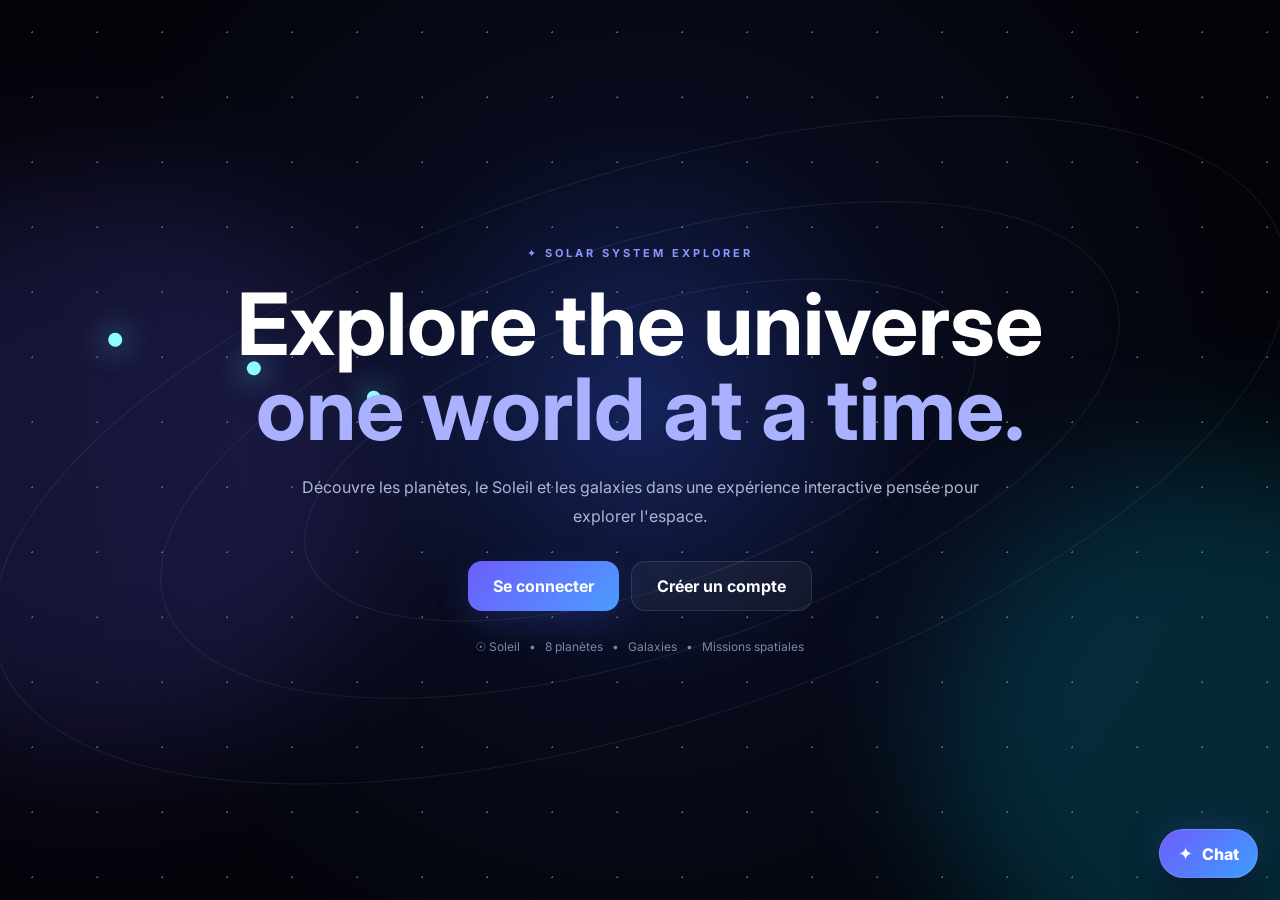
==== index.html @ faf2852d "Add files via upload" ====
<!DOCTYPE html>
<html lang="fr">
<head>
<meta charset="UTF-8"><meta name="viewport" content="width=device-width,initial-scale=1.0">
<title>Solar System Explorer</title>
<link rel="stylesheet" href="style45.css">
<script src="https://accounts.google.com/gsi/client" async defer></script>
</head>
<body>
<div id="home" class="screen home-screen">
  <div class="stars"></div><div class="nebula n1"></div><div class="nebula n2"></div>
  <div class="orbit o1"><i></i></div><div class="orbit o2"><i></i></div><div class="orbit o3"><i></i></div>
  <main class="hero">
    <div class="eyebrow">✦ SOLAR SYSTEM EXPLORER</div>
    <h1>Explore the universe<br><span>one world at a time.</span></h1>
    <p>Découvre les planètes, le Soleil et les galaxies dans une expérience interactive pensée pour explorer l'espace.</p>
    <div class="actions"><button class="primary" id="loginBtn">Se connecter</button><button class="secondary" id="registerBtn">Créer un compte</button></div>
    <div class="quick">☉ Soleil &nbsp; • &nbsp; 8 planètes &nbsp; • &nbsp; Galaxies &nbsp; • &nbsp; Missions spatiales</div>
  </main>
</div>

<div id="auth" class="screen auth-screen hidden">
  <button class="back" id="backHome">← Accueil</button>
  <div class="auth-card">
    <div class="auth-mark">✦</div>
    <h2 id="authTitle">Bienvenue dans l'espace</h2><p id="authSubtitle">Connecte-toi pour accéder à l'exploration interactive.</p>
    <div class="tabs"><button id="loginTab" class="active">Se connecter</button><button id="registerTab">Créer un compte</button></div>
    <div id="loginPanel">
      <label>Email</label><input id="loginEmail" type="email" placeholder="nom@gmail.com">
      <label>Mot de passe</label><input id="loginPassword" type="password" placeholder="••••••••">
      <button class="primary full" id="emailLogin">Se connecter</button>
      <div class="divider"><span>ou</span></div>
      <div id="googleLogin"></div>
    </div>
    <div id="registerPanel" class="hidden">
      <label>Nom</label><input id="registerName" type="text" placeholder="Ton nom">
      <label>Gmail</label><input id="registerEmail" type="email" placeholder="nom@gmail.com">
      <label>Mot de passe</label><input id="registerPassword" type="password" placeholder="••••••••">
      <button class="primary full" id="emailRegister">Créer mon compte</button>
      <div class="divider"><span>ou</span></div>
      <div id="googleRegister"></div>
    </div>
    <p id="authMsg" class="msg"></p>
  </div>
</div>

<div id="app" class="app hidden">
  <header class="topbar"><div class="brand">✦ SOLAR EXPLORER</div><nav><button data-section="welcome" class="nav-home active"><span>⌂</span> Accueil</button><button data-section="planets">Planètes</button><button data-section="sun">Soleil</button><button data-section="galaxies">Galaxies</button></nav><div class="account"><img id="avatar" src="" alt=""><span id="accountName">Explorateur</span><button id="logout">Déconnexion</button></div></header>
  <main>
    <section id="welcome" class="section welcome-section active">
      <div class="welcome-bg"></div>
      <div class="welcome-hero">
        <div class="welcome-copy">
          <span class="eyebrow">✦ ACCUEIL · EXPLORATION SPATIALE</span>
          <h1>Bienvenue dans<br><span>le Système solaire.</span></h1>
          <p>Explore les mondes qui nous entourent, découvre les grandes missions spatiales et plonge dans les images de l’exploration humaine et robotique.</p>
          <div class="welcome-actions">
            <button class="primary" data-go-section="planets">Explorer les planètes →</button>
            <button class="secondary" data-go-section="missions">Voir les missions</button>
          </div>
        </div>
        <div class="welcome-earth" aria-label="La Terre vue depuis l'espace">
          <img src="https://upload.wikimedia.org/wikipedia/commons/9/97/The_Earth_seen_from_Apollo_17.jpg" alt="La Terre vue depuis Apollo 17">
          <div class="welcome-orbit-ring"></div>
          <div class="welcome-orbit-dot"></div>
        </div>
      </div>

      <div class="welcome-stats">
        <div><b>8</b><span>planètes</span></div>
        <div><b>1</b><span>étoile · le Soleil</span></div>
        <div><b>300+</b><span>missions robotiques au-delà de l'orbite terrestre</span></div>
        <div><b>12</b><span>astronautes ont marché sur la Lune</span></div>
      </div>

      <div class="welcome-block">
        <div class="welcome-heading"><span class="detail-label">À DÉCOUVRIR</span><h2>Un voyage de la Terre aux mondes lointains</h2><p>Chaque carte ouvre une histoire : un monde, une mission, une découverte ou une image.</p></div>
        <div class="welcome-cards">
          <article class="welcome-card photo-card earth-card">
            <img src="https://upload.wikimedia.org/wikipedia/commons/9/97/The_Earth_seen_from_Apollo_17.jpg" alt="Terre vue par Apollo 17">
            <div><span>NOTRE MONDE</span><h3>La Terre</h3><p>Le seul monde où la vie est actuellement connue.</p><button data-go-section="planets">Découvrir →</button></div>
          </article>
          <article class="welcome-card photo-card mars-card">
            <img src="https://upload.wikimedia.org/wikipedia/commons/0/02/OSIRIS_Mars_true_color.jpg" alt="Mars en couleur naturelle">
            <div><span>PLANÈTE ROUGE</span><h3>Mars</h3><p>Des rovers parcourent sa surface pour comprendre son passé.</p><button data-open-planet="3">Explorer Mars →</button></div>
          </article>
          <article class="welcome-card photo-card moon-card">
            <img src="https://upload.wikimedia.org/wikipedia/commons/9/98/Aldrin_Apollo_11_original.jpg" alt="Buzz Aldrin sur la Lune pendant Apollo 11">
            <div><span>EXPLORATION HUMAINE</span><h3>Sur la Lune</h3><p>Apollo 11 a permis aux premiers humains de marcher sur un autre monde.</p><a href="https://www.nasa.gov/mission/apollo-11/" target="_blank" rel="noopener">Voir Apollo 11 →</a></div>
          </article>
        </div>
      </div>

      <div id="missions" class="welcome-block missions-block">
        <div class="welcome-heading"><span class="detail-label">MISSIONS & EXPLORATEURS</span><h2>Des machines qui voyagent à notre place</h2><p>NASA et ses partenaires utilisent des sondes, orbiteurs et rovers pour étudier des mondes que nous ne pouvons pas encore visiter nous-mêmes.</p></div>
        <div class="mission-home-grid">
          <article><div class="mission-icon">🤖</div><span>JPL · MARS</span><h3>Curiosity & Perseverance</h3><p>Deux rovers étudient la géologie martienne et recherchent des indices sur l'histoire ancienne de Mars.</p><a href="https://mars.nasa.gov/mars2020/" target="_blank" rel="noopener">Mission Mars 2020 →</a></article>
          <article><div class="mission-icon">🪐</div><span>JUPITER</span><h3>Juno</h3><p>La sonde Juno étudie Jupiter, son atmosphère, son champ magnétique et sa structure interne.</p><a href="https://science.nasa.gov/mission/juno/" target="_blank" rel="noopener">Découvrir Juno →</a></article>
          <article><div class="mission-icon">🚀</div><span>ESPACE PROFOND</span><h3>Voyager</h3><p>Les sondes Voyager ont survolé les planètes géantes et poursuivent leur voyage vers l'espace interstellaire.</p><a href="https://science.nasa.gov/mission/voyager/" target="_blank" rel="noopener">Voir Voyager →</a></article>
          <article><div class="mission-icon">🌊</div><span>EUROPA</span><h3>Europa Clipper</h3><p>Cette mission étudie Europe, la lune glacée de Jupiter, et son environnement à la recherche d'indices sur son océan.</p><a href="https://science.nasa.gov/mission/europa-clipper/" target="_blank" rel="noopener">Découvrir la mission →</a></article>
        </div>
      </div>

      <div class="welcome-source"><span>Sources & images</span><a href="https://science.nasa.gov/solar-system/" target="_blank" rel="noopener">NASA · Solar System Exploration →</a><a href="https://www.jpl.nasa.gov/images/" target="_blank" rel="noopener">NASA JPL · Image Gallery →</a></div>
    </section>

    <section id="planets" class="section planets-experience">
      <div class="planet-space-bg"></div>
      <div class="planet-experience-brand">SOLAR EXPLORER <span>IN ONLY CSS</span></div>
      <div class="planet-list" id="planetList"></div>
      <div class="planet-stage" id="planetStage"></div>
      <div class="planet-copy" id="planetCopy">
        <span class="planet-copy-kicker" id="planetType">PLANÈTE</span>
        <button id="planetTitle" class="planet-title-button" type="button" aria-label="Ouvrir le dossier de Mercure">Mercure</button>
        <p id="planetDescription"></p>
        <button id="planetReadMore" class="planet-read-more">READ MORE</button>
      </div>
      <div class="planet-hint">Clique sur le nom d'une planète pour la faire avancer.</div>
    </section>
    <section id="sun" class="section"><div class="sun-layout"><div class="sun-visual"><div class="sun-core"></div></div><div><span class="eyebrow">L'ÉTOILE AU CENTRE</span><h2>Le Soleil</h2><p>Le Soleil est une étoile de type naine jaune qui contient l'immense majorité de la masse du Système solaire. Sa lumière met environ 8 min 20 s pour atteindre la Terre.</p><div class="facts"><div><b>1,39 million km</b><span>diamètre</span></div><div><b>≈ 5 500 °C</b><span>surface</span></div><div><b>≈ 150 millions km</b><span>Terre → Soleil</span></div></div></div></div></section>
    <section id="galaxies" class="section"><span class="eyebrow">AU-DELÀ DU SYSTÈME SOLAIRE</span><h2>Les galaxies</h2><p>Une galaxie rassemble des étoiles, du gaz, de la poussière et de la matière noire. Voici quelques galaxies célèbres.</p><div class="galaxy-grid"><article><div class="galaxy-art spiral"></div><h3>Voie lactée</h3><p>Notre galaxie, une grande galaxie spirale qui contient notre Système solaire.</p></article><article><div class="galaxy-art andromeda"></div><h3>Andromède</h3><p>Grande galaxie spirale voisine de la Voie lactée, à environ 2,5 millions d'années-lumière.</p></article><article><div class="galaxy-art whirlpool"></div><h3>Galaxie du Tourbillon</h3><p>Une galaxie spirale spectaculaire située à environ 23 millions d'années-lumière.</p></article></div></section>
  </main>

  <section id="planetDetail" class="planet-detail hidden" aria-hidden="true">
    <div class="detail-backdrop"></div>
    <header class="detail-header">
      <button id="detailBack" class="detail-back" type="button">← Retour aux planètes</button>
      <div class="detail-brand">SOLAR EXPLORER <span>DOSSIER PLANÉTAIRE</span></div>
    </header>
    <div class="detail-scroll">
      <div class="detail-hero">
        <div id="detailVisual" class="detail-planet-visual"><div class="planet-surface"></div></div>
        <div class="detail-hero-copy">
          <span id="detailKicker" class="planet-copy-kicker">PLANÈTE</span>
          <h1 id="detailTitle">Mercure</h1>
          <p id="detailLead"></p>
        </div>
      </div>

      <div class="detail-content">
        <section class="detail-section intro-section">
          <div><span class="detail-label">EN BREF</span><h2>Tout savoir sur <span id="detailNameInline">Mercure</span></h2></div>
          <p id="detailOverview"></p>
        </section>

        <section class="detail-grid">
          <article class="detail-panel"><span class="detail-label">CARACTÉRISTIQUES</span><div id="detailFacts" class="detail-facts"></div></article>
          <article class="detail-panel"><span class="detail-label">SURFACE & ATMOSPHÈRE</span><h3 id="detailSurfaceTitle"></h3><p id="detailSurface"></p></article>
        </section>

        <section class="detail-section exploration-section">
          <span class="detail-label">EXPLORATION</span>
          <h2>Les grandes étapes de l'exploration</h2>
          <div id="detailTimeline" class="mission-timeline"></div>
        </section>

        <section class="detail-grid">
          <article class="detail-panel"><span class="detail-label">MISSIONS CLÉS</span><div id="detailMissions" class="mission-list"></div></article>
          <article class="detail-panel"><span class="detail-label">EAU, VIE & HABITABILITÉ</span><p id="detailLife"></p><div class="science-note">⚠️ Une possibilité scientifique ou un indice d'habitabilité ne signifie pas que la vie y a été découverte.</div></article>
        </section>

        <section class="detail-section facts-section">
          <span class="detail-label">À RETENIR</span>
          <h2>Ce qui rend <span id="detailNameBottom">Mercure</span> unique</h2>
          <ul id="detailHighlights" class="highlight-list"></ul>
        </section>

        <footer class="detail-footer">
          <span>Sources scientifiques principales</span>
          <a id="detailSource" href="#" target="_blank" rel="noopener">NASA Science →</a>
        </footer>
      </div>
    </div>
  </section>
</div>

<script>
const planets=[
{name:'Mercure',type:'PLANÈTE ROCHEUSE',class:'mercury',sun:'57,9 M km',earth:'≈ 91,7 M km',desc:"Mercure est la plus petite planète et la plus proche du Soleil. Sa surface est couverte de cratères et ses températures varient énormément entre le jour et la nuit.",overview:"Mercure est un monde rocheux extrême. Elle possède une surface très ancienne, fortement cratérisée, une exosphère très ténue et un champ magnétique global faible. Sa proximité avec le Soleil rend son exploration particulièrement difficile.",surfaceTitle:"Un monde de cratères",surface:"La surface est dominée par des cratères, des plaines et de grandes falaises. Mercure n’a pas une atmosphère dense comme la Terre : elle possède une exosphère extrêmement ténue composée notamment d’atomes issus de la surface et du vent solaire.",facts:[['Diamètre','4 879 km'],['Année','88 jours terrestres'],['Rotation','58,6 jours'],['Distance au Soleil','57,9 M km'],['Température','≈ −180 à 430 °C'],['Lunes','0']],life:"Aucune vie n’a été découverte sur Mercure. Son environnement est considéré comme extrêmement hostile à la vie telle que nous la connaissons.",missions:[['1974–1975','Mariner 10','Premier engin spatial à visiter Mercure; il a réalisé plusieurs survols et cartographié une partie de sa surface.'],['2011–2015','MESSENGER','Premier orbiteur de Mercure; il a étudié sa géologie, son champ magnétique et sa composition.'],['Depuis 2018','BepiColombo','Mission conjointe ESA–JAXA conçue pour étudier Mercure avec deux orbiteurs scientifiques.']],timeline:[['1973','Lancement de Mariner 10','Première mission dédiée à Mercure.'],['1974','Premier survol','Mariner 10 transmet les premières images rapprochées de Mercure.'],['2011','Entrée en orbite','MESSENGER devient le premier engin à orbiter Mercure.'],['2015','Fin de MESSENGER','La mission s’achève après une cartographie et une étude détaillées de la planète.'],['2018','BepiColombo','Une nouvelle mission internationale part vers Mercure.']],highlights:['Mercure fait le tour du Soleil en seulement 88 jours.','Elle possède un champ magnétique malgré sa petite taille.','MESSENGER a révélé des dépôts brillants dans des cratères polaires en permanence dans l’ombre.'],source:'https://science.nasa.gov/mercury/exploration/'},
{name:'Vénus',type:'PLANÈTE ROCHEUSE',class:'venus',sun:'108,2 M km',earth:'≈ 41,4 M km',desc:"Vénus possède une atmosphère très épaisse riche en CO₂. C’est la planète la plus chaude du Système solaire à sa surface.",overview:"Vénus est proche de la Terre par sa taille, mais son environnement est radicalement différent. Une atmosphère très épaisse riche en dioxyde de carbone provoque un puissant effet de serre, avec des températures de surface capables de faire fondre le plomb.",surfaceTitle:"Un paysage caché sous les nuages",surface:"Des nuages d’acide sulfurique enveloppent la planète. Les données radar ont révélé de vastes plaines volcaniques, des montagnes et de nombreux indices d’une activité volcanique passée ou récente.",facts:[['Diamètre','12 104 km'],['Année','224,7 jours terrestres'],['Rotation','243 jours terrestres'],['Distance au Soleil','108,2 M km'],['Température','≈ 465 °C'],['Lunes','0']],life:"Aucune vie n’a été confirmée sur Vénus. Des études examinent certaines hypothèses concernant ses nuages, mais aucune preuve de vie n’est établie.",missions:[['1962','Mariner 2','Premier survol réussi d’une autre planète et premières mesures directes de Vénus.'],['1970','Venera 7','Première sonde à transmettre des données depuis la surface d’une autre planète.'],['1990–1994','Magellan','Cartographie radar détaillée de la surface de Vénus.']],timeline:[['1962','Mariner 2','Premier succès d’une mission interplanétaire vers une autre planète.'],['1970','Venera 7','Premières données transmises depuis la surface de Vénus.'],['1990','Magellan','La cartographie radar révèle une grande partie du relief caché sous les nuages.']],highlights:['Vénus tourne sur elle-même dans le sens opposé à celui de la plupart des planètes.','Son atmosphère exerce une pression de surface environ 90 fois supérieure à celle de la Terre.','Elle est la planète la plus chaude du Système solaire à sa surface.'],source:'https://science.nasa.gov/venus/exploration/'},
{name:'Terre',type:'PLANÈTE ROCHEUSE',class:'earth',sun:'149,6 M km',earth:'0 km',desc:"La Terre est notre planète, avec de l’eau liquide en surface, une atmosphère protectrice et une grande diversité d’écosystèmes.",overview:"La Terre est le seul monde connu où la vie est confirmée. Son exploration spatiale a transformé notre compréhension de l’atmosphère, des océans, des continents, du climat et des interactions entre les grands systèmes de la planète.",surfaceTitle:"Un monde d’eau et de vie",surface:"La surface de la Terre est composée de continents et d’océans. Son atmosphère, dominée par l’azote et l’oxygène, et son champ magnétique contribuent à protéger la surface d’une partie du rayonnement et du vent solaire.",facts:[['Diamètre','12 742 km'],['Année','365,25 jours'],['Rotation','23 h 56 min'],['Distance au Soleil','149,6 M km'],['Température moyenne','≈ 15 °C'],['Lune','1']],life:"La vie est confirmée sur Terre sous une immense diversité de formes. C’est actuellement le seul endroit connu de l’Univers où la vie est directement observée.",missions:[['1957','Spoutnik 1','Le premier satellite artificiel marque le début de l’ère spatiale et de l’observation systématique de la Terre depuis l’espace.'],['1968','Apollo 8','Les premiers humains à quitter l’orbite terrestre voient la Terre depuis l’orbite lunaire; la mission produit la célèbre image Earthrise.'],['Depuis les années 1970','Satellites d’observation','Des générations de satellites suivent les nuages, les océans, les terres, la glace et l’évolution du climat.']],timeline:[['1957','Début de l’ère spatiale','Spoutnik 1 ouvre la voie à l’observation de la Terre depuis l’espace.'],['1968','Apollo 8','Des humains voient la Terre depuis l’orbite lunaire et photographient Earthrise.'],['1970+','Observation de la Terre','Les satellites permettent de mesurer continuellement de nombreux paramètres terrestres.']],highlights:['La Terre possède de grandes quantités d’eau liquide en surface.','Elle est le seul monde connu avec une biosphère confirmée.','Les satellites permettent d’observer la planète comme un système connecté.'],source:'https://science.nasa.gov/earth/'},
{name:'Mars',type:'PLANÈTE ROCHEUSE',class:'mars',sun:'227,9 M km',earth:'≈ 225 M km',desc:"Mars est une planète froide et désertique avec des volcans géants, des canyons et des traces d’eau ancienne.",overview:"Mars conserve les traces d’un passé où l’eau liquide était beaucoup plus présente. Elle est aujourd’hui froide, sèche et dotée d’une atmosphère très mince. Les robots l’explorent depuis des décennies pour comprendre son histoire et rechercher des indices d’ancienne habitabilité.",surfaceTitle:"Le monde rouge",surface:"La surface présente des volcans géants, de profondes vallées, des dunes, des calottes polaires et des terrains façonnés par l’eau ancienne. Olympus Mons est le plus grand volcan connu du Système solaire.",facts:[['Diamètre','6 779 km'],['Année','687 jours terrestres'],['Rotation','24 h 37 min'],['Distance au Soleil','227,9 M km'],['Température moyenne','≈ −63 °C'],['Lunes','2']],life:"Aucune vie martienne n’est confirmée. Les missions recherchent surtout des signes d’ancienne habitabilité et des biosignatures potentielles. Les découvertes de molécules organiques ou de structures intéressantes ne constituent pas, à elles seules, une preuve de vie.",missions:[['1965','Mariner 4','Premier survol réussi de Mars et premières images rapprochées d’une autre planète.'],['1976','Viking 1 & 2','Premiers atterrissages américains réussis; expériences sur le sol et recherche de signes de vie.'],['1997','Pathfinder / Sojourner','Le premier rover à se déplacer sur Mars démontre une nouvelle façon d’explorer la surface.'],['2021','Perseverance','Le rover explore Jezero, étudie les roches et collecte des échantillons destinés à une future étude sur Terre.']],timeline:[['1965','Mariner 4','Premier survol de Mars et premières images rapprochées.'],['1976','Viking','Premiers atterrissages américains réussis et premières expériences biologiques sur place.'],['1997','Sojourner','Début de l’ère des rovers mobiles sur Mars.'],['2021','Perseverance','Atterrissage dans le cratère Jezero et début d’une mission de recherche d’anciennes biosignatures.']],highlights:['Mars possède des indices géologiques d’une présence ancienne d’eau liquide.','Viking a lancé une recherche directe de signes de vie sur place.','Perseverance explore un ancien delta dans le cratère Jezero et collecte des échantillons.'],source:'https://science.nasa.gov/mars/exploration/'},
{name:'Jupiter',type:'GÉANTE GAZEUSE',class:'jupiter',sun:'778,5 M km',earth:'≈ 629 M km',desc:"Jupiter est la plus grande planète. Elle possède une atmosphère turbulente et la célèbre Grande Tache rouge.",overview:"Jupiter est une géante gazeuse composée principalement d’hydrogène et d’hélium. Son atmosphère présente des bandes nuageuses, des tempêtes et la Grande Tache rouge. Ses lunes constituent aussi des mondes majeurs à explorer.",surfaceTitle:"Pas de sol solide accessible",surface:"Jupiter n’a pas de surface solide où un engin puisse se poser comme sur Mars. En descendant dans son atmosphère, la pression et la température augmentent fortement. La planète est entourée d’un système de lunes et d’anneaux ténus.",facts:[['Diamètre','≈ 139 820 km'],['Année','≈ 11,86 ans'],['Rotation','≈ 9 h 56 min'],['Distance au Soleil','778,5 M km'],['Grande Tache rouge','Tempête géante'],['Lunes','Nombre variable selon les découvertes']],life:"Aucune vie n’a été découverte sur Jupiter. Plusieurs de ses lunes, notamment Europe, sont étudiées parce qu’elles pourraient posséder des environnements souterrains intéressants pour l’astrobiologie.",missions:[['1973–1974','Pioneer 10 & 11','Premiers survols rapprochés de Jupiter par des sondes.'],['1979','Voyager 1 & 2','Images détaillées de Jupiter et de ses lunes, dont de nombreuses découvertes.'],['1995–2003','Galileo','Premier orbiteur de Jupiter; il déploie aussi une sonde atmosphérique.'],['Depuis 2016','Juno','Étudie la structure interne, le champ magnétique, les pôles et l’atmosphère de Jupiter.']],timeline:[['1610','Galilée','Les premières observations télescopiques détaillées révèlent les quatre grandes lunes galiléennes.'],['1973','Pioneer 10','Premier survol rapproché de Jupiter par une sonde.'],['1995','Galileo','Premier orbiteur de Jupiter.'],['2016','Juno','Entrée en orbite et début d’une étude détaillée de l’intérieur et de l’atmosphère.']],highlights:['Jupiter est la plus grande planète du Système solaire.','Sa rotation est si rapide qu’un jour y dure moins de 10 heures.','La lune Europe est une cible majeure de recherche sur les environnements potentiellement habitables.'],source:'https://science.nasa.gov/jupiter/exploration/'},
{name:'Saturne',type:'GÉANTE GAZEUSE',class:'saturn',sun:'1,43 Md km',earth:'≈ 1,28 Md km',desc:"Saturne est célèbre pour son vaste système d’anneaux composé principalement de glace et de roche.",overview:"Saturne est une géante gazeuse entourée d’un système d’anneaux spectaculaire et de nombreuses lunes. La mission Cassini-Huygens a transformé notre compréhension de cette planète et de ses mondes satellites.",surfaceTitle:"Une géante entourée d’anneaux",surface:"Comme Jupiter, Saturne n’a pas de surface solide accessible. Ses anneaux sont constitués de milliards de fragments de glace et de roche. Les vents et les structures nuageuses de l’atmosphère sont étudiés depuis l’espace.",facts:[['Diamètre','≈ 116 460 km'],['Année','≈ 29,45 ans'],['Rotation','≈ 10,7 h'],['Distance au Soleil','1,43 Md km'],['Anneaux','Système complexe'],['Lunes','Nombre variable selon les découvertes']],life:"Aucune vie n’a été découverte sur Saturne. En revanche, ses lunes Titan et Encelade sont particulièrement importantes pour l’étude de la chimie prébiotique et des environnements susceptibles de soutenir des conditions habitables.",missions:[['1979','Pioneer 11','Premier passage rapproché de Saturne.'],['1980–1981','Voyager 1 & 2','Nouvelles observations des anneaux, de l’atmosphère et des lunes.'],['2004–2017','Cassini-Huygens','Première mission en orbite autour de Saturne; exploration intensive de son système.'],['2005','Huygens sur Titan','Premier atterrissage dans le système externe sur Titan et première descente sur une lune du système de Saturne.']],timeline:[['1979','Pioneer 11','Premier gros survol rapproché de Saturne.'],['1980–1981','Voyager','Les deux Voyager révèlent de nombreuses structures et lunes.'],['2004','Cassini','Arrivée en orbite et début de 13 années d’exploration.'],['2005','Huygens','Atterrissage sur Titan et étude de son atmosphère et de sa surface.'],['2017','Fin de Cassini','La sonde plonge volontairement dans Saturne après sa mission.']],highlights:['Les anneaux de Saturne sont composés principalement de glace et de roche.','Encelade possède un océan global sous sa croûte glacée et montre une activité hydrothermale probable.','Titan possède des lacs et mers de méthane liquide à sa surface.'],source:'https://science.nasa.gov/saturn/exploration/'},
{name:'Uranus',type:'GÉANTE DE GLACE',class:'uranus',sun:'2,87 Md km',earth:'≈ 2,72 Md km',desc:"Uranus est une géante glacée bleu-vert qui tourne presque sur le côté, avec une inclinaison spectaculaire.",overview:"Uranus est une géante de glace très froide, entourée d’anneaux et de lunes. Sa rotation presque couchée lui donne des saisons extrêmes. Une seule sonde l’a visitée de près jusqu’à présent.",surfaceTitle:"Un monde incliné",surface:"Uranus est principalement composée d’hydrogène et d’hélium dans ses couches externes, avec un intérieur riche en eau, méthane et ammoniac sous des formes très différentes de celles rencontrées sur Terre. Le méthane atmosphérique contribue à sa couleur bleu-vert.",facts:[['Diamètre','≈ 50 724 km'],['Année','≈ 84 ans'],['Rotation','≈ 17 h 14 min'],['Distance au Soleil','2,87 Md km'],['Inclinaison','≈ 98°'],['Anneaux','13 connus']],life:"Aucune vie n’a été découverte sur Uranus. Son environnement est extrêmement froid et ne présente pas de surface solide accessible.",missions:[['1986','Voyager 2','Premier et unique survol rapproché d’Uranus; découverte de nouveaux anneaux, lunes et mesures de son champ magnétique.']],timeline:[['1781','Découverte moderne','William Herschel identifie Uranus comme une planète.'],['1986','Voyager 2','Premier survol rapproché et, à ce jour, seule visite d’un engin spatial près d’Uranus.']],highlights:['Uranus tourne avec une inclinaison d’environ 98 degrés.','Voyager 2 a découvert de nouvelles lunes et de nouveaux anneaux.','Les scientifiques dépendent encore largement des télescopes pour étudier Uranus.'],source:'https://science.nasa.gov/uranus/exploration/'},
{name:'Neptune',type:'GÉANTE DE GLACE',class:'neptune',sun:'4,50 Md km',earth:'≈ 4,35 Md km',desc:"Neptune est la planète la plus éloignée du Soleil. Elle est connue pour ses vents extrêmement rapides et sa couleur bleue.",overview:"Neptune est une géante de glace lointaine et dynamique. Ses vents peuvent être extrêmement rapides et son atmosphère présente des tempêtes et des structures nuageuses complexes.",surfaceTitle:"Une planète balayée par les vents",surface:"Neptune ne possède pas de surface solide accessible. Son atmosphère est dominée par l’hydrogène, l’hélium et le méthane. Plus on descend, plus la pression et la température augmentent rapidement.",facts:[['Diamètre','≈ 49 244 km'],['Année','≈ 164,8 ans'],['Rotation','≈ 16 h'],['Distance au Soleil','4,50 Md km'],['Vents','Jusqu’à ~2 000 km/h'],['Lunes','14 connues']],life:"Aucune vie n’a été découverte sur Neptune. La planète elle-même est un environnement extrême; son intérêt en astrobiologie concerne surtout la compréhension des géantes de glace et de leurs systèmes de lunes.",missions:[['1989','Voyager 2','Premier et unique engin à avoir étudié Neptune de près; il a observé des tempêtes, des anneaux et des lunes.'],['Depuis 1990','Hubble','Les observations à distance suivent les tempêtes et les changements atmosphériques.'],['Depuis 2021','Webb','Le télescope spatial James Webb fournit de nouvelles observations infrarouges des anneaux et de l’atmosphère.']],timeline:[['1846','Découverte','Neptune est découverte après une prédiction fondée sur des perturbations orbitales d’Uranus.'],['1989','Voyager 2','Premier survol rapproché de Neptune et unique visite d’un engin spatial à ce jour.'],['1990+','Télescopes spatiaux','Hubble et d’autres observatoires suivent l’évolution de son atmosphère.']],highlights:['Neptune est la planète la plus éloignée du Soleil parmi les huit planètes.','Voyager 2 reste la seule mission à avoir observé Neptune de près.','Sa lune Triton possède une activité géologique remarquable et une atmosphère ténue.'],source:'https://science.nasa.gov/neptune/exploration/'}
];

let activePlanet=0;
const planetList=document.getElementById('planetList');
const planetStage=document.getElementById('planetStage');
const planetTitle=document.getElementById('planetTitle');
const planetDescription=document.getElementById('planetDescription');
const planetType=document.getElementById('planetType');
const planetReadMore=document.getElementById('planetReadMore');
const planetTitleButton=document.getElementById('planetTitle');
const planetDetail=document.getElementById('planetDetail');
const detailBack=document.getElementById('detailBack');
const detailVisual=document.getElementById('detailVisual');
const detailKicker=document.getElementById('detailKicker');
const detailTitle=document.getElementById('detailTitle');
const detailLead=document.getElementById('detailLead');
const detailNameInline=document.getElementById('detailNameInline');
const detailOverview=document.getElementById('detailOverview');
const detailFacts=document.getElementById('detailFacts');
const detailSurfaceTitle=document.getElementById('detailSurfaceTitle');
const detailSurface=document.getElementById('detailSurface');
const detailTimeline=document.getElementById('detailTimeline');
const detailMissions=document.getElementById('detailMissions');
const detailLife=document.getElementById('detailLife');
const detailNameBottom=document.getElementById('detailNameBottom');
const detailHighlights=document.getElementById('detailHighlights');
const detailSource=document.getElementById('detailSource');

planetList.innerHTML=planets.map((p,i)=>`<button class="planet-nav-item ${i===0?'active':''}" data-index="${i}"><span class="mini-planet ${p.class}"></span><span><b>${p.name.toUpperCase()}</b><small>${p.sun.replace(' M km',' AU')}</small></span></button>`).join('');
planetStage.innerHTML=planets.map((p,i)=>`<div class="space-planet ${p.class}" data-planet="${i}" aria-hidden="true"><div class="planet-surface"></div></div>`).join('');

function relativePosition(i){
  let d=i-activePlanet;
  if(d>planets.length/2)d-=planets.length;
  if(d<-planets.length/2)d+=planets.length;
  return d;
}
function renderPlanetExperience(first=false){
  const p=planets[activePlanet];
  document.querySelectorAll('.space-planet').forEach((el,i)=>{
    const d=relativePosition(i);
    el.className=`space-planet ${planets[i].class} ${d===0?'is-active':d===-1?'is-prev':d===1?'is-next':'is-hidden'}`;
    el.style.zIndex=String(20-Math.min(Math.abs(d),10));
  });
  document.querySelectorAll('.planet-nav-item').forEach((el,i)=>el.classList.toggle('active',i===activePlanet));
  if(!first){
    planetCopy.classList.remove('planet-copy-change');
    void planetCopy.offsetWidth;
    planetCopy.classList.add('planet-copy-change');
  }
  planetType.textContent=p.type;
  planetTitle.textContent=p.name;
  planetDescription.textContent=p.desc;
  planetTitleButton.setAttribute('aria-label',`Ouvrir le dossier de ${p.name}`);
}

function openPlanetDetail(index=activePlanet){
  const p=planets[index];
  activePlanet=index;
  renderPlanetExperience();
  detailVisual.className=`detail-planet-visual ${p.class}`;
  detailKicker.textContent=p.type;
  detailTitle.textContent=p.name;
  detailLead.textContent=p.desc;
  detailNameInline.textContent=p.name;
  detailNameBottom.textContent=p.name;
  detailOverview.textContent=p.overview;
  detailSurfaceTitle.textContent=p.surfaceTitle;
  detailSurface.textContent=p.surface;
  detailLife.textContent=p.life;
  detailFacts.innerHTML=p.facts.map(([label,value])=>`<div><b>${value}</b><span>${label}</span></div>`).join('');
  detailTimeline.innerHTML=p.timeline.map(([year,title,text])=>`<article class="timeline-item"><span class="timeline-year">${year}</span><div><h3>${title}</h3><p>${text}</p></div></article>`).join('');
  detailMissions.innerHTML=p.missions.map(([year,title,text])=>`<article class="mission-item"><span>${year}</span><div><h3>${title}</h3><p>${text}</p></div></article>`).join('');
  detailHighlights.innerHTML=p.highlights.map(x=>`<li>${x}</li>`).join('');
  detailSource.href=p.source;
  planetDetail.classList.remove('hidden');
  planetDetail.setAttribute('aria-hidden','false');
  document.body.classList.add('detail-open');
  detailTitle.focus?.();
  detailScrollTop();
}
function closePlanetDetail(){
  planetDetail.classList.add('hidden');
  planetDetail.setAttribute('aria-hidden','true');
  document.body.classList.remove('detail-open');
}
function detailScrollTop(){
  const scroller=planetDetail.querySelector('.detail-scroll');
  if(scroller)scroller.scrollTop=0;
}
planetTitleButton.addEventListener('click',()=>openPlanetDetail(activePlanet));
planetReadMore.addEventListener('click',()=>openPlanetDetail(activePlanet));
detailBack.addEventListener('click',closePlanetDetail);
document.addEventListener('keydown',e=>{if(e.key==='Escape'&&!planetDetail.classList.contains('hidden'))closePlanetDetail()});

planetList.addEventListener('click' ,e=>{
  const item=e.target.closest('.planet-nav-item');
  if(!item)return;
  const next=Number(item.dataset.index);
  if(next===activePlanet)return;
  activePlanet=next;
  renderPlanetExperience();
});
renderPlanetExperience(true);

function showAuth(register=false){home.classList.add('hidden');app.classList.add('hidden');auth.classList.remove('hidden');setTab(register)}
function setTab(reg){loginPanel.classList.toggle('hidden',reg);registerPanel.classList.toggle('hidden',!reg);loginTab.classList.toggle('active',!reg);registerTab.classList.toggle('active',reg);authMsg.textContent=''}
loginBtn.onclick=()=>showAuth(false);registerBtn.onclick=()=>showAuth(true);backHome.onclick=()=>{auth.classList.add('hidden');home.classList.remove('hidden')};loginTab.onclick=()=>setTab(false);registerTab.onclick=()=>setTab(true);
goLoginContainerInit();
function goLoginContainerInit(){const wait=setInterval(()=>{if(window.google&&google.accounts&&google.accounts.id){clearInterval(wait);initGoogle()}},100)}
function initGoogle(){const clientId='587824895256-1lv526jhsqeage74c7rspku7ogr6sl2k.apps.googleusercontent.com';google.accounts.id.initialize({client_id:clientId,callback:handleGoogleCredential,auto_select:false});google.accounts.id.renderButton(document.getElementById('googleLogin'),{theme:'outline',size:'large',width:320,text:'continue_with'});google.accounts.id.renderButton(document.getElementById('googleRegister'),{theme:'outline',size:'large',width:320,text:'continue_with'})}
function handleGoogleCredential(response){try{const payload=JSON.parse(atob(response.credential.split('.')[1].replace(/-/g,'+').replace(/_/g,'/')));enterApp(payload.name||'Google Account',payload.picture||'',payload.email||'')}catch(e){authMsg.textContent='La connexion Google n’a pas pu être finalisée.'}}
function enterApp(name,photo,email){localStorage.setItem('solarUser',JSON.stringify({name,photo,email}));accountName.textContent=name;avatar.src=photo||'';auth.classList.add('hidden');home.classList.add('hidden');app.classList.remove('hidden')}
emailRegister.onclick=()=>{const n=registerName.value.trim(),e=registerEmail.value.trim(),p=registerPassword.value;if(!n||!e||p.length<6){authMsg.textContent='Entre un nom, un Gmail valide et un mot de passe de 6 caractères minimum.';return}localStorage.setItem('solarLocalUser',JSON.stringify({name:n,email:e,password:p}));enterApp(n,'',e)};
emailLogin.onclick=()=>{const u=JSON.parse(localStorage.getItem('solarLocalUser')||'null');if(!u||u.email!==loginEmail.value.trim()||u.password!==loginPassword.value){authMsg.textContent='Email ou mot de passe incorrect.';return}enterApp(u.name,'',u.email)};
logout.onclick=()=>{localStorage.removeItem('solarUser');app.classList.add('hidden');home.classList.remove('hidden')};
function showSection(id){document.querySelectorAll('.section').forEach(s=>s.classList.remove('active'));const target=document.getElementById(id);if(target){target.classList.add('active');target.scrollTop=0;}document.querySelectorAll('nav button').forEach(b=>b.classList.toggle('active',b.dataset.section===id));}
document.querySelectorAll('nav button').forEach(b=>b.onclick=()=>showSection(b.dataset.section));
document.querySelectorAll('[data-go-section]').forEach(b=>b.addEventListener('click',()=>showSection(b.dataset.goSection)));
document.querySelectorAll('[data-open-planet]').forEach(b=>b.addEventListener('click',()=>{activePlanet=Number(b.dataset.openPlanet);showSection('planets');renderPlanetExperience();}));
const saved=JSON.parse(localStorage.getItem('solarUser')||'null');if(saved)enterApp(saved.name,saved.photo,saved.email);
</script>
<!-- SOLAR AI CHAT -->
<button id="solarChatFab" class="solar-chat-fab" type="button" aria-label="Ouvrir Solar AI">
  <span class="solar-chat-icon">✦</span><span>Chat</span>
</button>

<section id="solarChat" class="solar-chat hidden" aria-hidden="true">
  <div class="solar-chat-card">
    <header class="solar-chat-head">
      <div class="solar-ai-avatar">✦</div>
      <div>
        <strong>Solar AI</strong>
        <small>Assistant du Système solaire</small>
      </div>
      <button id="solarChatClose" class="solar-chat-close" type="button" aria-label="Fermer">×</button>
    </header>

    <div id="solarChatMessages" class="solar-chat-messages">
      <div class="solar-message ai">
        <div class="solar-bubble">Bonjour ! 👋 Je suis <b>Solar AI</b>. Pose-moi une question sur les planètes, le Soleil, les lunes, les galaxies ou l’exploration spatiale.</div>
      </div>
      <div class="solar-chat-suggestions">
        <button type="button">Quelle est la plus grande planète ?</button>
        <button type="button">Parle-moi de Mars</button>
        <button type="button">Pourquoi la Terre est habitable ?</button>
      </div>
    </div>

    <div class="solar-chat-status" id="solarChatStatus"></div>
    <form id="solarChatForm" class="solar-chat-form">
      <button id="solarMic" class="solar-tool-btn" type="button" title="Parler" aria-label="Parler">🎙️</button>
      <input id="solarChatInput" type="text" autocomplete="off" placeholder="Écris ta question à Solar AI…" aria-label="Message à Solar AI">
      <button class="solar-send" type="submit" aria-label="Envoyer">➤</button>
    </form>
    <div class="solar-chat-note">Réponses basées sur les données intégrées à cette application. 🎙️ fonctionne avec la reconnaissance vocale de votre navigateur.</div>
  </div>
</section>

<script>
(function(){
 const fab=document.getElementById('solarChatFab'), chat=document.getElementById('solarChat'), close=document.getElementById('solarChatClose'), form=document.getElementById('solarChatForm'), input=document.getElementById('solarChatInput'), msgs=document.getElementById('solarChatMessages'), status=document.getElementById('solarChatStatus'), mic=document.getElementById('solarMic');
 if(!fab||!chat||!form) return;
 const data={
 soleil:'Le Soleil est une étoile au centre du Système solaire. Il contient environ 99,8 % de la masse du Système solaire.',
 mercure:'Mercure est la planète la plus proche du Soleil et la plus petite du Système solaire. Une année y dure environ 88 jours terrestres.',
 venus:'Vénus est la deuxième planète. Elle possède une atmosphère très épaisse et est la planète la plus chaude du Système solaire.',
 terre:'La Terre est la troisième planète. Elle possède de l’eau liquide en surface et est actuellement la seule planète connue à abriter la vie.',
 mars:'Mars est la quatrième planète, souvent appelée la planète rouge. Elle possède deux petites lunes : Phobos et Déimos.',
 jupiter:'Jupiter est la plus grande planète du Système solaire. C’est une géante gazeuse et elle possède la célèbre Grande Tache rouge.',
 saturne:'Saturne est une géante gazeuse célèbre pour ses magnifiques anneaux composés principalement de glace et de roches.',
 uranus:'Uranus est une géante glacée. Son axe est fortement incliné, ce qui lui donne une rotation très particulière.',
 neptune:'Neptune est la planète la plus éloignée du Soleil. C’est une géante glacée avec des vents extrêmement rapides.',
 lune:'La Lune est le satellite naturel de la Terre. Elle influence notamment les marées terrestres.',
 galaxie:'Une galaxie est un immense ensemble d’étoiles, de gaz, de poussière et de matière noire. La Voie lactée est notre galaxie.',
 systeme:'Le Système solaire comprend le Soleil, huit planètes, leurs satellites naturels, des planètes naines, des astéroïdes et des comètes.'
 };
 function answer(q){let t=q.toLowerCase().normalize('NFD').replace(/[\u0300-\u036f]/g,''); for(const k in data){if(t.includes(k)) return data[k];} if(t.includes('plus grande')) return data.jupiter; if(t.includes('plus petite')) return data.mercure; if(t.includes('habitable')||t.includes('vie')) return 'La Terre est actuellement la seule planète connue à abriter la vie. Elle possède de l’eau liquide, une atmosphère adaptée et des conditions favorables à la vie telle que nous la connaissons.'; if(t.includes('combien')&&t.includes('planete')) return 'Il y a huit planètes dans le Système solaire : Mercure, Vénus, Terre, Mars, Jupiter, Saturne, Uranus et Neptune.'; return 'Je peux te renseigner sur le Soleil, les huit planètes, la Lune, les galaxies, les lunes, les astéroïdes, les comètes et l’exploration spatiale. Essaie par exemple : « Parle-moi de Mars ». ';}
 function add(text,who){const row=document.createElement('div');row.className='solar-message '+who; const b=document.createElement('div');b.className='solar-bubble';b.textContent=text; row.appendChild(b); msgs.appendChild(row); msgs.scrollTop=msgs.scrollHeight;}
 function open(){chat.classList.remove('hidden'); chat.setAttribute('aria-hidden','false'); setTimeout(()=>input.focus(),50);}
 function shut(){chat.classList.add('hidden'); chat.setAttribute('aria-hidden','true');}
 fab.addEventListener('click',open); close.addEventListener('click',shut);
 form.addEventListener('submit',e=>{e.preventDefault(); const q=input.value.trim(); if(!q)return; add(q,'user'); input.value=''; status.textContent='Solar AI réfléchit…'; setTimeout(()=>{add(answer(q),'ai');status.textContent='';},350);});
 msgs.querySelectorAll('.solar-chat-suggestions button').forEach(b=>b.addEventListener('click',()=>{input.value=b.textContent;form.requestSubmit();}));
 if('SpeechRecognition' in window || 'webkitSpeechRecognition' in window){const R=window.SpeechRecognition||window.webkitSpeechRecognition; const r=new R();r.lang='fr-FR';r.interimResults=false;r.onstart=()=>status.textContent='Je vous écoute…';r.onresult=e=>{input.value=e.results[0][0].transcript;status.textContent='';};r.onerror=()=>status.textContent='Micro non disponible.';r.onend=()=>{if(status.textContent==='Je vous écoute…')status.textContent='';};mic.addEventListener('click',()=>r.start());} else {mic.addEventListener('click',()=>{status.textContent='La reconnaissance vocale n’est pas prise en charge par ce navigateur.';});}
})();
</script>
</body></html>
---- style45.css ----
@import url('https://fonts.googleapis.com/css2?family=Inter:wght@400;500;600;700;800&display=swap');
*{box-sizing:border-box}html,body{margin:0;min-height:100%;font-family:Inter,system-ui,sans-serif;background:#050712;color:#fff}button,input{font:inherit}button{cursor:pointer;border:0}body{overflow-x:hidden}.hidden{display:none!important}.screen{min-height:100vh;position:relative;overflow:hidden}.home-screen{display:grid;place-items:center;background:radial-gradient(circle at 50% 45%,#15235a 0,#080b1c 35%,#03040a 75%)}.stars{position:absolute;inset:0;background-image:radial-gradient(#fff 1px,transparent 1px);background-size:65px 65px;opacity:.35}.nebula{position:absolute;width:45vw;height:45vw;border-radius:50%;filter:blur(70px);opacity:.18}.n1{background:#6d5dfc;left:-15vw;top:20vh}.n2{background:#0bd3ff;right:-18vw;bottom:-15vh}.orbit{position:absolute;border:1px solid #ffffff14;border-radius:50%;transform:rotate(-18deg)}.o1{width:700px;height:280px}.o2{width:1000px;height:410px}.o3{width:1350px;height:550px}.orbit i{position:absolute;width:14px;height:14px;background:#8efcff;border-radius:50%;box-shadow:0 0 30px #50eaff;left:15%;top:0}.hero{position:relative;z-index:2;text-align:center;width:min(850px,92%)}.eyebrow{letter-spacing:3px;font-size:11px;color:#8b96ff;font-weight:700}.hero h1{font-size:clamp(44px,7vw,86px);line-height:.98;margin:22px 0}.hero h1 span{color:#aab2ff}.hero p{max-width:680px;margin:0 auto 30px;color:#aeb5d2;line-height:1.8}.actions{display:flex;justify-content:center;gap:12px;flex-wrap:wrap}.primary,.secondary{padding:14px 25px;border-radius:14px;font-weight:700}.primary{background:linear-gradient(135deg,#6d5dfc,#4c9cff);color:#fff;box-shadow:0 12px 35px #4e65ff30}.secondary{background:#ffffff0c;border:1px solid #ffffff1c;color:#fff}.quick{margin-top:28px;color:#7e86a9;font-size:12px}.auth-screen{display:grid;place-items:center;background:radial-gradient(circle at 50% 10%,#17255d,#050712 55%)}.back{position:absolute;left:28px;top:25px;background:#ffffff0d;color:#fff;border:1px solid #ffffff18;padding:11px 16px;border-radius:12px}.auth-card{width:min(450px,92%);padding:34px;border:1px solid #ffffff16;background:#0b1020dd;backdrop-filter:blur(22px);border-radius:24px;box-shadow:0 25px 80px #0008}.auth-mark{width:48px;height:48px;border-radius:16px;display:grid;place-items:center;background:linear-gradient(135deg,#705cff,#3ca7ff);font-size:22px}.auth-card h2{margin:22px 0 7px}.auth-card p{color:#8e96b7;font-size:13px;line-height:1.6}.tabs{display:grid;grid-template-columns:1fr 1fr;background:#ffffff08;border-radius:12px;padding:4px;margin:25px 0}.tabs button{padding:11px;background:transparent;color:#7f87a8;border-radius:9px}.tabs button.active{background:#202a4b;color:#fff}.auth-card label{display:block;font-size:12px;color:#9da5c5;margin:14px 0 7px}.auth-card input{width:100%;padding:13px 14px;background:#050814;border:1px solid #ffffff14;color:#fff;border-radius:11px;outline:none}.auth-card input:focus{border-color:#6675ff}.full{width:100%;margin-top:18px}.divider{display:flex;align-items:center;gap:10px;color:#68708d;font-size:11px;margin:20px 0}.divider:before,.divider:after{content:'';height:1px;background:#ffffff12;flex:1}#googleLogin,#googleRegister{display:flex;justify-content:center}.msg{min-height:18px;text-align:center;color:#ff9eae!important;margin-top:15px}.app{min-height:100vh;background:radial-gradient(circle at 50% 0,#111a3d,#050712 42%)}.topbar{height:74px;display:flex;align-items:center;gap:30px;padding:0 4vw;border-bottom:1px solid #ffffff0e;background:#050712cc;backdrop-filter:blur(18px);position:sticky;top:0;z-index:20}.brand{font-weight:800;letter-spacing:2px}.topbar nav{display:flex;gap:5px;flex:1}.topbar nav button{background:transparent;color:#8991b0;padding:10px 14px;border-radius:10px}.topbar nav button:hover{background:#ffffff0b;color:#fff}.account{display:flex;align-items:center;gap:10px;font-size:12px}.account img{width:30px;height:30px;border-radius:50%;background:#18213e}.account button{background:#ffffff0a;color:#aeb5cf;padding:9px 12px;border-radius:9px}.section{display:none;padding:65px 5vw;max-width:1450px;margin:auto}.section.active{display:block}.section-head{margin-bottom:32px}.section h2{font-size:clamp(30px,4vw,52px);margin:10px 0}.section p{color:#929ab7;line-height:1.75;max-width:720px}.planet-grid{display:grid;grid-template-columns:repeat(auto-fit,minmax(270px,1fr));gap:18px}.planet-card{min-height:270px;position:relative;overflow:hidden;border:1px solid #ffffff10;background:linear-gradient(145deg,#10162a,#090d19);border-radius:22px;padding:24px;display:flex;align-items:flex-end;transition:.25s}.planet-card:hover{transform:translateY(-5px);border-color:#6574ff55}.planet{position:absolute;width:170px;height:170px;border-radius:50%;right:-30px;top:-25px;box-shadow:inset -25px -18px 35px #0008,0 0 45px #ffffff18}.mercury{background:radial-gradient(circle at 30% 30%,#aaa,#555 55%,#222)}.venus{background:radial-gradient(circle at 35% 30%,#f5c67c,#b9692b 55%,#5d2c19)}.earth{background:radial-gradient(circle at 35% 30%,#62c8ff 0 22%,#1f77c5 24% 48%,#297b45 50% 61%,#123e77 63%)}.mars{background:radial-gradient(circle at 35% 30%,#ff9b6c,#b43d2c 55%,#541c1a)}.jupiter{background:repeating-linear-gradient(0deg,#cda77a 0 16px,#e9d0a0 17px 31px,#9c684f 32px 43px)}.saturn{background:radial-gradient(circle at 35% 30%,#f1d7a2,#ad8457 60%,#6a4b34)}.saturn:after{content:'';position:absolute;width:245px;height:58px;border:11px solid #d8c29b88;border-radius:50%;left:-40px;top:54px;transform:rotate(-15deg)}.uranus{background:radial-gradient(circle at 35% 30%,#a7f1f2,#4babbc 65%,#245765)}.neptune{background:radial-gradient(circle at 35% 30%,#5e9cff,#2052a7 60%,#132657)}.card-text{position:relative;z-index:2}.card-text span{font-size:10px;color:#7f8aff;letter-spacing:1px}.card-text h3{font-size:27px;margin:6px 0 8px}.card-text small{display:block;color:#78819e;margin:3px 0;font-size:11px}.card-text button{margin-top:14px;background:#ffffff0a;color:#fff;padding:9px 13px;border-radius:9px}.sun-layout{display:grid;grid-template-columns:minmax(300px,1fr) minmax(300px,1fr);gap:60px;align-items:center;min-height:70vh}.sun-visual{display:grid;place-items:center}.sun-core{width:min(38vw,400px);height:min(38vw,400px);border-radius:50%;background:radial-gradient(circle at 35% 35%,#fff7ad,#ffb300 35%,#ff6b00 70%,#ff3d00);box-shadow:0 0 60px #ff9f1c,0 0 160px #ff6b0055}.facts,.modal-facts{display:flex;gap:12px;flex-wrap:wrap;margin-top:28px}.facts div,.modal-facts div{padding:15px 18px;background:#ffffff08;border:1px solid #ffffff0d;border-radius:13px}.facts b,.facts span,.modal-facts b,.modal-facts span{display:block}.facts span,.modal-facts span{font-size:10px;color:#777f9b;margin-top:4px}.galaxy-grid{display:grid;grid-template-columns:repeat(3,1fr);gap:20px;margin-top:35px}.galaxy-grid article{padding:18px;background:#ffffff06;border:1px solid #ffffff0c;border-radius:20px}.galaxy-art{height:230px;border-radius:15px;margin-bottom:18px;position:relative;overflow:hidden}.spiral{background:radial-gradient(circle,#fff8 0 2%,transparent 3%),repeating-conic-gradient(from 20deg,#695cff22 0 8deg,#fff0 9deg 25deg),radial-gradient(ellipse,#4f64ff,#111936 60%,#04050c)}.andromeda{background:radial-gradient(ellipse,#fff8d5,#9b7dff 8%,#292050 28%,#070912 65%)}.whirlpool{background:radial-gradient(circle at 60% 45%,#fff,#78aaff 2%,#4732b8 9%,transparent 30%),radial-gradient(ellipse,#21184c,#070912 60%)}.modal{position:fixed;inset:0;background:#02030acc;backdrop-filter:blur(12px);z-index:100;display:grid;place-items:center;padding:20px}.modal-card{width:min(680px,95%);max-height:90vh;overflow:auto;background:#0c1223;border:1px solid #ffffff18;border-radius:25px;padding:30px;position:relative}.close{position:absolute;right:18px;top:15px;background:#ffffff0c;color:#fff;border-radius:50%;width:36px;height:36px;font-size:22px}.modal-visual{width:160px;height:160px;border-radius:50%;margin:5px 0 25px;box-shadow:inset -25px -18px 35px #0008,0 0 60px #ffffff14}.life-box{margin-top:22px;padding:18px;background:#7b6cff0c;border:1px solid #7b6cff25;border-radius:15px}.life-box b,.life-box span{display:block}.life-box span{color:#929ab7;font-size:13px;line-height:1.6;margin-top:6px}@media(max-width:800px){.topbar{gap:10px;padding:0 15px}.topbar nav{display:none}.account{margin-left:auto}.account span{display:none}.section{padding:40px 18px}.sun-layout,.galaxy-grid{grid-template-columns:1fr}.sun-core{width:260px;height:260px}.hero h1{font-size:45px}.planet-grid{grid-template-columns:1fr}.auth-card{padding:25px}}
/* Preserved + enhanced planet interaction effects */
.planet-card{isolation:isolate;will-change:transform,box-shadow;animation:planetCardIn .65s both;}
.planet-card:nth-child(2){animation-delay:.06s}.planet-card:nth-child(3){animation-delay:.12s}.planet-card:nth-child(4){animation-delay:.18s}.planet-card:nth-child(5){animation-delay:.24s}.planet-card:nth-child(6){animation-delay:.30s}.planet-card:nth-child(7){animation-delay:.36s}.planet-card:nth-child(8){animation-delay:.42s}
.planet-card:before{content:'';position:absolute;inset:-1px;background:linear-gradient(120deg,transparent 20%,#ffffff18 45%,transparent 70%);transform:translateX(-130%);transition:transform .8s ease;pointer-events:none;z-index:1}
.planet-card:hover:before{transform:translateX(130%)}
.planet-card:hover{transform:translateY(-8px) scale(1.012);box-shadow:0 22px 55px #0008,0 0 35px #6574ff18}
.planet-card:hover .planet{animation:planetFloat 2.4s ease-in-out infinite;filter:saturate(1.12) brightness(1.08)}
.planet{transition:transform .45s ease,filter .45s ease;animation:planetFloat 5s ease-in-out infinite}
.planet-card:active{transform:translateY(-3px) scale(.995)}
.planet-card button{transition:.2s;background:#ffffff0a;border:1px solid transparent}.planet-card:hover button{background:#6d5dfc1c;border-color:#6d5dfc55;transform:translateX(3px)}
.modal{animation:modalFade .22s ease both}.modal-card{animation:modalRise .3s cubic-bezier(.2,.8,.2,1) both}.modal-visual{animation:modalPlanetIn .5s cubic-bezier(.2,.8,.2,1) both}
@keyframes planetCardIn{from{opacity:0;transform:translateY(18px) scale(.98)}to{opacity:1;transform:translateY(0) scale(1)}}
@keyframes planetFloat{0%,100%{transform:translateY(0) rotate(0deg)}50%{transform:translateY(-7px) rotate(1.5deg)}}
@keyframes modalFade{from{opacity:0}to{opacity:1}}
@keyframes modalRise{from{opacity:0;transform:translateY(24px) scale(.96)}to{opacity:1;transform:translateY(0) scale(1)}}
@keyframes modalPlanetIn{from{opacity:0;transform:scale(.55) rotate(-18deg)}to{opacity:1;transform:scale(1) rotate(0)}}
@media(prefers-reduced-motion:reduce){.planet-card,.planet,.modal,.modal-card,.modal-visual{animation:none!important;transition:none!important}.planet-card:hover{transform:none}}

/* ===== CINEMATIC PLANET SELECTOR — inspired by the supplied reference ===== */
.planets-experience{
  position:relative;min-height:calc(100vh - 74px);height:calc(100vh - 74px);max-width:none;margin:0;padding:0;overflow:hidden;
  background:#03050b;
}
.planets-experience .planet-space-bg{position:absolute;inset:0;background:
  radial-gradient(circle at 56% 62%,#fff2 0 1px,transparent 2px),
  radial-gradient(circle at 72% 22%,#fff2 0 1px,transparent 2px),
  radial-gradient(circle at 35% 18%,#fff2 0 1px,transparent 2px),
  radial-gradient(circle at 84% 67%,#fff1 0 1px,transparent 2px),
  radial-gradient(circle at 12% 55%,#fff2 0 1px,transparent 2px),
  radial-gradient(ellipse at 52% 72%,#d9c7a52e 0 9%,transparent 32%),
  radial-gradient(circle at 50% 50%,#10182a 0,#060914 45%,#020308 100%);
  background-size:320px 240px,390px 300px,280px 210px,430px 280px,350px 260px,100% 100%,100% 100%;
}
.planets-experience .planet-space-bg:after{content:"";position:absolute;inset:0;background-image:radial-gradient(#fff9 0 1px,transparent 1.5px);background-size:120px 120px;opacity:.16;animation:starDrift 18s linear infinite}
.planet-experience-brand{position:absolute;top:22px;left:50%;transform:translateX(-50%);z-index:40;text-align:center;font-size:13px;font-weight:900;letter-spacing:4px;color:#f5f5f7;text-shadow:0 0 18px #fff4}
.planet-experience-brand span{display:block;font-size:9px;letter-spacing:2px;color:#f3a57d;margin-top:2px}
.planet-list{position:absolute;z-index:50;left:5vw;top:50%;transform:translateY(-50%);display:flex;flex-direction:column;gap:5px;width:185px}
.planet-nav-item{display:flex;align-items:center;gap:12px;text-align:left;background:transparent;border:0;color:#8b91a3;padding:6px 5px;border-radius:12px;cursor:pointer;transition:transform .55s ease,color .45s ease,opacity .45s ease,filter .45s ease}
.planet-nav-item:hover{color:#fff;transform:translateX(7px)}
.planet-nav-item.active{color:#fff;transform:translateX(10px);filter:brightness(1.15)}
.planet-nav-item b{display:block;font-size:11px;letter-spacing:1.5px;line-height:1.2}.planet-nav-item small{display:block;font-size:8px;color:#737b91;margin-top:2px;letter-spacing:.5px}.planet-nav-item.active small{color:#f0b48f}
.mini-planet{width:22px;height:22px;min-width:22px;border-radius:50%;display:block;position:relative;box-shadow:inset -5px -4px 7px #0009,0 0 9px #fff3}
.mini-planet.saturn:after{content:"";position:absolute;width:32px;height:8px;border:2px solid #d9c49c88;border-radius:50%;left:-5px;top:7px;transform:rotate(-15deg)}
.planet-stage{position:absolute;inset:0;z-index:10;perspective:1100px;transform-style:preserve-3d;pointer-events:none}
.space-planet{position:absolute;left:50%;top:50%;width:min(43vw,570px);height:min(43vw,570px);border-radius:50%;transform-style:preserve-3d;will-change:transform,opacity,filter;box-shadow:inset -55px -38px 85px #000b,0 0 90px #fff1;transition:transform 1.05s cubic-bezier(.2,.82,.18,1),opacity .8s ease,filter .8s ease;overflow:visible}
.space-planet:before{content:"";position:absolute;inset:0;border-radius:50%;background:radial-gradient(circle at 28% 23%,#fff7 0 1.5%,transparent 9%),radial-gradient(circle at 72% 68%,#0005 0 17%,transparent 45%);mix-blend-mode:screen;pointer-events:none}
.space-planet .planet-surface{position:absolute;inset:0;border-radius:50%;overflow:hidden}
.space-planet .planet-surface:after{content:"";position:absolute;inset:-5%;border-radius:50%;box-shadow:inset 35px 20px 55px #fff1,inset -80px -50px 100px #0009;pointer-events:none}
.space-planet.mercury,.space-planet.venus,.space-planet.earth,.space-planet.mars,.space-planet.jupiter,.space-planet.saturn,.space-planet.uranus,.space-planet.neptune{background:none;box-shadow:inset -55px -38px 85px #000b,0 0 100px #fff1}
.space-planet.mercury .planet-surface{background:radial-gradient(circle at 30% 28%,#d8d8d0,#8d8d87 34%,#4c4c49 67%,#252522)}
.space-planet.mercury .planet-surface:before{content:"";position:absolute;inset:0;background:radial-gradient(circle at 42% 42%,#252522 0 2%,transparent 2.7%),radial-gradient(circle at 66% 34%,#333 0 3%,transparent 3.8%),radial-gradient(circle at 25% 68%,#444 0 4%,transparent 5%),radial-gradient(circle at 72% 72%,#20201e 0 2%,transparent 3%),radial-gradient(circle at 55% 58%,#555 0 5%,transparent 6%);opacity:.9}
.space-planet.venus .planet-surface{background:radial-gradient(circle at 32% 25%,#ffe4a0,#d69a4e 40%,#8e4d25 72%,#452214)}
.space-planet.venus .planet-surface:before{content:"";position:absolute;inset:-10%;background:repeating-linear-gradient(165deg,transparent 0 16px,#fff4 17px 24px,transparent 25px 37px);filter:blur(5px);opacity:.55}
.space-planet.earth .planet-surface{background:radial-gradient(circle at 34% 27%,#7ddcff 0 17%,#2e83cf 20% 51%,#123b75 75%)}
.space-planet.earth .planet-surface:before{content:"";position:absolute;inset:0;background:radial-gradient(ellipse at 34% 36%,#70a85b 0 8%,transparent 9%),radial-gradient(ellipse at 58% 45%,#4f9c5c 0 10%,transparent 11%),radial-gradient(ellipse at 68% 66%,#8fb85e 0 7%,transparent 8%),radial-gradient(ellipse at 28% 73%,#3f7f4e 0 8%,transparent 9%);transform:rotate(-10deg)}
.space-planet.mars .planet-surface{background:radial-gradient(circle at 31% 24%,#ffbd8a,#c55a3b 43%,#76271f 73%,#38130f)}
.space-planet.mars .planet-surface:before{content:"";position:absolute;inset:0;background:radial-gradient(circle at 42% 43%,#6e261d 0 3%,transparent 4%),radial-gradient(circle at 64% 60%,#8c3829 0 6%,transparent 7%),radial-gradient(circle at 25% 66%,#5e211a 0 5%,transparent 6%);opacity:.8}
.space-planet.jupiter .planet-surface{background:repeating-linear-gradient(0deg,#8d604d 0 13px,#d4ae7c 14px 28px,#f0d4a3 29px 42px,#9e6d54 43px 53px)}
.space-planet.jupiter .planet-surface:before{content:"";position:absolute;width:30%;height:16%;right:17%;top:53%;background:#9b5d4c;border-radius:50%;box-shadow:0 0 16px #4a1e19aa;transform:rotate(-8deg)}
.space-planet.saturn .planet-surface{background:radial-gradient(circle at 30% 25%,#f8e5af,#c39b67 50%,#745437 80%)}
.space-planet.saturn:before{content:"";position:absolute;z-index:-1;width:145%;height:32%;left:-22%;top:35%;border:30px solid #d9c69d88;border-radius:50%;transform:rotate(-14deg);box-shadow:0 0 0 9px #8e785b44,0 0 35px #e6d5ac44}
.space-planet.uranus .planet-surface{background:radial-gradient(circle at 30% 25%,#bdfbfa,#65c7cf 55%,#286a76 84%)}
.space-planet.neptune .planet-surface{background:radial-gradient(circle at 30% 25%,#79b9ff,#2865c0 48%,#142c70 82%)}
.space-planet.neptune .planet-surface:before{content:"";position:absolute;inset:15% 0;background:repeating-linear-gradient(175deg,transparent 0 28px,#a8d1ff28 29px 34px,transparent 35px 55px);filter:blur(4px)}
.space-planet.is-active{transform:translate(-50%,-3%) translateZ(180px) scale(1.05);opacity:1;filter:brightness(1.08) saturate(1.12)}
.space-planet.is-prev{transform:translate(calc(-50% - 31vw),-36%) translateZ(-260px) scale(.27) rotate(-5deg);opacity:.28;filter:brightness(.72) saturate(.7)}
.space-planet.is-next{transform:translate(calc(-50% + 31vw),-36%) translateZ(-260px) scale(.27) rotate(5deg);opacity:.42;filter:brightness(.78) saturate(.75)}
.space-planet.is-hidden{transform:translate(-50%,-10%) translateZ(-700px) scale(.08);opacity:0;filter:blur(8px)}
.planet-copy{position:absolute;z-index:30;left:50%;bottom:4.2vh;transform:translateX(-50%);width:min(720px,62vw);text-align:center;text-shadow:0 2px 18px #000;pointer-events:none}
.planet-copy-kicker{font-size:9px;letter-spacing:4px;font-weight:800;color:#ddd;opacity:.9}.planet-copy h2{margin:6px 0 10px;font-size:clamp(36px,4.2vw,64px);letter-spacing:9px;text-transform:uppercase;font-weight:500}.planet-copy p{margin:0 auto;color:#e3e3e4;font-size:11px;line-height:1.8;letter-spacing:1.6px;max-width:650px;text-transform:uppercase}.planet-read-more{pointer-events:auto;margin-top:12px;background:transparent;color:#f1b08e;border:0;border-bottom:1px solid #f1b08e;padding:0 0 5px;font-size:10px;font-weight:800;letter-spacing:2px;cursor:pointer}.planet-hint{position:absolute;z-index:35;right:4vw;bottom:28px;color:#5d6477;font-size:9px;letter-spacing:1px;text-transform:uppercase}
.planet-copy-change{animation:planetTextIn .6s cubic-bezier(.2,.8,.2,1) both}
@keyframes planetTextIn{from{opacity:.1;transform:translate(-50%,18px);filter:blur(7px)}to{opacity:1;transform:translate(-50%,0);filter:blur(0)}}
@keyframes starDrift{from{transform:translate3d(0,0,0)}to{transform:translate3d(-70px,40px,0)}}

@media(max-width:900px){
  .planet-list{left:12px;width:145px;gap:2px}.planet-nav-item{gap:8px;padding:5px 3px}.planet-nav-item b{font-size:9px}.planet-nav-item small{font-size:7px}.mini-planet{width:17px;height:17px;min-width:17px}.space-planet{width:58vw;height:58vw}.space-planet.is-active{transform:translate(-50%,0) translateZ(120px) scale(.92)}.space-planet.is-prev{transform:translate(calc(-50% - 34vw),-40%) translateZ(-180px) scale(.2)}.space-planet.is-next{transform:translate(calc(-50% + 34vw),-40%) translateZ(-180px) scale(.2)}.planet-copy{bottom:4vh;width:72vw}.planet-copy p{font-size:9px;line-height:1.65}.planet-copy h2{font-size:34px;letter-spacing:6px}.planet-hint{display:none}
}
@media(max-width:600px){
  .planets-experience{height:calc(100vh - 64px);min-height:650px}.planet-experience-brand{top:14px;font-size:10px;letter-spacing:3px}.planet-list{top:45%;left:8px}.planet-copy{bottom:3vh;width:86vw}.space-planet{width:68vw;height:68vw}.space-planet.is-active{transform:translate(-50%,2%) translateZ(100px) scale(.9)}.space-planet.is-prev{transform:translate(calc(-50% - 39vw),-42%) translateZ(-150px) scale(.16)}.space-planet.is-next{transform:translate(calc(-50% + 39vw),-42%) translateZ(-150px) scale(.16)}.planet-copy h2{font-size:28px;letter-spacing:4px}.planet-copy p{font-size:8px}.topbar{height:64px}
}
@media(prefers-reduced-motion:reduce){.space-planet,.planet-copy-change,.planet-space-bg:after{animation:none!important;transition:none!important}}

/* ===== PLANET DETAIL DOSSIER ===== */
body.detail-open{overflow:hidden}
.planet-title-button{display:block;margin:6px auto 10px;padding:0;background:none;border:0;color:#fff;font:inherit;font-size:clamp(36px,4.2vw,64px);letter-spacing:9px;text-transform:uppercase;font-weight:500;line-height:1.05;cursor:pointer;text-shadow:0 2px 22px #000;transition:transform .25s ease,color .25s ease,text-shadow .25s ease}
.planet-title-button:hover{transform:scale(1.035);color:#fff5eb;text-shadow:0 0 28px #f1b08e55,0 2px 22px #000}
.planet-title-button:focus-visible{outline:1px solid #f1b08e;border-radius:8px;outline-offset:8px}
.planet-detail{position:fixed;inset:0;z-index:300;background:#02050b;color:#f5f5f7;overflow:hidden;animation:detailEnter .5s cubic-bezier(.2,.8,.2,1) both}
.planet-detail.hidden{display:none}
.detail-backdrop{position:absolute;inset:0;background:radial-gradient(circle at 70% 18%,#182d3f55,transparent 34%),radial-gradient(circle at 20% 70%,#4e302222,transparent 38%),linear-gradient(#02050bcc,#02050b 35%,#030711)}
.detail-backdrop:after{content:"";position:absolute;inset:0;background-image:radial-gradient(#fff9 0 1px,transparent 1.5px);background-size:140px 140px;opacity:.13;animation:starDrift 24s linear infinite}
.detail-header{position:relative;z-index:4;height:76px;display:flex;align-items:center;justify-content:space-between;padding:0 4vw;border-bottom:1px solid #ffffff0d;background:#02050b66;backdrop-filter:blur(12px)}
.detail-back{background:transparent;border:0;color:#c7cbd4;font-size:11px;letter-spacing:1.4px;text-transform:uppercase;cursor:pointer;padding:12px 4px;transition:.2s}.detail-back:hover{color:#fff;transform:translateX(-3px)}
.detail-brand{text-align:right;font-size:11px;font-weight:900;letter-spacing:3px}.detail-brand span{display:block;color:#f1a982;font-size:8px;letter-spacing:2px;margin-top:3px}
.detail-scroll{position:relative;z-index:3;height:calc(100vh - 76px);overflow-y:auto;overflow-x:hidden;scroll-behavior:smooth}
.detail-hero{min-height:68vh;position:relative;display:flex;align-items:center;justify-content:center;padding:60px 7vw 70px;gap:5vw;isolation:isolate}
.detail-hero:before{content:"";position:absolute;width:min(64vw,780px);height:min(64vw,780px);border-radius:50%;background:radial-gradient(circle,#fff1 0,transparent 62%);filter:blur(5px);z-index:-1}
.detail-planet-visual{position:relative;flex:0 0 min(42vw,520px);width:min(42vw,520px);height:min(42vw,520px);border-radius:50%;overflow:visible;box-shadow:inset -55px -38px 85px #000b,0 0 100px #fff2;animation:detailPlanetEnter .8s cubic-bezier(.2,.8,.2,1) both}
.detail-planet-visual .planet-surface{position:absolute;inset:0;border-radius:50%;overflow:hidden}
.detail-planet-visual .planet-surface:after{content:"";position:absolute;inset:-5%;border-radius:50%;box-shadow:inset 35px 20px 55px #fff1,inset -80px -50px 100px #0009}
.detail-planet-visual.mercury .planet-surface{background:radial-gradient(circle at 30% 28%,#d8d8d0,#8d8d87 34%,#4c4c49 67%,#252522)}
.detail-planet-visual.mercury .planet-surface:before{content:"";position:absolute;inset:0;background:radial-gradient(circle at 42% 42%,#252522 0 2%,transparent 2.7%),radial-gradient(circle at 66% 34%,#333 0 3%,transparent 3.8%),radial-gradient(circle at 25% 68%,#444 0 4%,transparent 5%),radial-gradient(circle at 72% 72%,#20201e 0 2%,transparent 3%),radial-gradient(circle at 55% 58%,#555 0 5%,transparent 6%)}
.detail-planet-visual.venus .planet-surface{background:radial-gradient(circle at 32% 25%,#ffe4a0,#d69a4e 40%,#8e4d25 72%,#452214)}
.detail-planet-visual.venus .planet-surface:before{content:"";position:absolute;inset:-10%;background:repeating-linear-gradient(165deg,transparent 0 16px,#fff4 17px 24px,transparent 25px 37px);filter:blur(5px);opacity:.55}
.detail-planet-visual.earth .planet-surface{background:radial-gradient(circle at 34% 27%,#7ddcff 0 17%,#2e83cf 20% 51%,#123b75 75%)}
.detail-planet-visual.earth .planet-surface:before{content:"";position:absolute;inset:0;background:radial-gradient(ellipse at 34% 36%,#70a85b 0 8%,transparent 9%),radial-gradient(ellipse at 58% 45%,#4f9c5c 0 10%,transparent 11%),radial-gradient(ellipse at 68% 66%,#8fb85e 0 7%,transparent 8%),radial-gradient(ellipse at 28% 73%,#3f7f4e 0 8%,transparent 9%);transform:rotate(-10deg)}
.detail-planet-visual.mars .planet-surface{background:radial-gradient(circle at 31% 24%,#ffbd8a,#c55a3b 43%,#76271f 73%,#38130f)}
.detail-planet-visual.mars .planet-surface:before{content:"";position:absolute;inset:0;background:radial-gradient(circle at 42% 43%,#6e261d 0 3%,transparent 4%),radial-gradient(circle at 64% 60%,#8c3829 0 6%,transparent 7%),radial-gradient(circle at 25% 66%,#5e211a 0 5%,transparent 6%)}
.detail-planet-visual.jupiter .planet-surface{background:repeating-linear-gradient(0deg,#8d604d 0 13px,#d4ae7c 14px 28px,#f0d4a3 29px 42px,#9e6d54 43px 53px)}
.detail-planet-visual.jupiter .planet-surface:before{content:"";position:absolute;width:30%;height:16%;right:17%;top:53%;background:#9b5d4c;border-radius:50%;box-shadow:0 0 16px #4a1e19aa;transform:rotate(-8deg)}
.detail-planet-visual.saturn .planet-surface{background:radial-gradient(circle at 30% 25%,#f8e5af,#c39b67 50%,#745437 80%)}
.detail-planet-visual.saturn:before{content:"";position:absolute;z-index:-1;width:145%;height:32%;left:-22%;top:35%;border:30px solid #d9c69d88;border-radius:50%;transform:rotate(-14deg);box-shadow:0 0 0 9px #8e785b44,0 0 35px #e6d5ac44}
.detail-planet-visual.uranus .planet-surface{background:radial-gradient(circle at 30% 25%,#bdfbfa,#65c7cf 55%,#286a76 84%)}
.detail-planet-visual.neptune .planet-surface{background:radial-gradient(circle at 30% 25%,#79b9ff,#2865c0 48%,#142c70 82%)}
.detail-planet-visual.neptune .planet-surface:before{content:"";position:absolute;inset:15% 0;background:repeating-linear-gradient(175deg,transparent 0 28px,#a8d1ff28 29px 34px,transparent 35px 55px);filter:blur(4px)}
.detail-hero-copy{max-width:560px;position:relative;z-index:2}.detail-hero-copy .planet-copy-kicker{display:block;color:#f1b08e}.detail-hero-copy h1{font-size:clamp(52px,7vw,110px);font-weight:400;letter-spacing:11px;text-transform:uppercase;margin:12px 0 18px;line-height:1}.detail-hero-copy p{font-size:12px;line-height:2;letter-spacing:1.5px;color:#dfe1e7;text-transform:uppercase;max-width:560px}
.detail-content{width:min(1120px,88vw);margin:0 auto;padding:0 0 80px}.detail-section{padding:74px 0;border-top:1px solid #ffffff10}.detail-label{display:block;color:#f1b08e;font-size:9px;font-weight:900;letter-spacing:3px;margin-bottom:12px}.detail-section h2{font-size:clamp(26px,3vw,42px);font-weight:400;letter-spacing:2px;margin:0 0 20px}.detail-section h2 span{color:#f1b08e}.intro-section{display:grid;grid-template-columns:1fr 1.4fr;gap:7vw;align-items:start}.intro-section>p{font-size:14px;line-height:2;color:#c8ccd5;margin:0}.detail-grid{display:grid;grid-template-columns:1fr 1fr;gap:18px;padding:0 0 18px}.detail-panel{background:linear-gradient(145deg,#ffffff08,#ffffff03);border:1px solid #ffffff0c;border-radius:22px;padding:28px;box-shadow:0 18px 60px #0004}.detail-panel h3{font-size:22px;font-weight:500;margin:0 0 14px}.detail-panel>p{color:#c6cad3;line-height:1.9;font-size:13px;margin:0}.detail-facts{display:grid;grid-template-columns:1fr 1fr;gap:1px;background:#ffffff0c;border:1px solid #ffffff0c;border-radius:14px;overflow:hidden}.detail-facts div{padding:18px;background:#050912}.detail-facts b{display:block;font-size:16px;color:#fff;margin-bottom:5px}.detail-facts span{font-size:9px;color:#858c9b;letter-spacing:1px;text-transform:uppercase}.mission-timeline{position:relative;margin-top:30px;padding-left:24px}.mission-timeline:before{content:"";position:absolute;left:6px;top:6px;bottom:6px;width:1px;background:linear-gradient(#f1b08e66,#ffffff10)}.timeline-item{position:relative;display:grid;grid-template-columns:90px 1fr;gap:24px;padding:0 0 34px}.timeline-item:before{content:"";position:absolute;left:-22px;top:5px;width:7px;height:7px;border-radius:50%;background:#f1b08e;box-shadow:0 0 14px #f1b08e88}.timeline-year{font-size:11px;color:#f1b08e;letter-spacing:1px;font-weight:800}.timeline-item h3{font-size:18px;font-weight:500;margin:0 0 6px}.timeline-item p{font-size:12px;color:#9da3b0;line-height:1.8;margin:0}.mission-list{display:grid;gap:14px}.mission-item{display:grid;grid-template-columns:95px 1fr;gap:14px;padding:14px 0;border-bottom:1px solid #ffffff0b}.mission-item:last-child{border-bottom:0}.mission-item>span{color:#f1b08e;font-size:10px;font-weight:800;letter-spacing:1px}.mission-item h3{margin:0 0 5px;font-size:15px;font-weight:600}.mission-item p{margin:0;color:#969eac;font-size:11px;line-height:1.7}.science-note{margin-top:18px;padding:14px;border-left:2px solid #f1b08e55;background:#f1b08e08;color:#9fa5b2;font-size:10px;line-height:1.7}.highlight-list{display:grid;grid-template-columns:repeat(3,1fr);gap:12px;padding:0;margin:28px 0 0;list-style:none}.highlight-list li{border:1px solid #ffffff0c;background:#ffffff04;border-radius:14px;padding:18px;color:#c7cbd4;font-size:12px;line-height:1.7}.highlight-list li:before{content:"✦";color:#f1b08e;margin-right:8px}.detail-footer{display:flex;justify-content:space-between;gap:20px;border-top:1px solid #ffffff10;padding-top:24px;color:#727988;font-size:9px;letter-spacing:1.5px;text-transform:uppercase}.detail-footer a{color:#f1b08e;text-decoration:none}.detail-footer a:hover{text-decoration:underline}
@keyframes detailEnter{from{opacity:0;transform:translateY(18px)}to{opacity:1;transform:translateY(0)}}
@keyframes detailPlanetEnter{from{opacity:0;transform:scale(.72) rotate(-8deg)}to{opacity:1;transform:scale(1) rotate(0)}}
@media(max-width:800px){.detail-header{height:64px;padding:0 18px}.detail-scroll{height:calc(100vh - 64px)}.detail-hero{min-height:auto;display:block;padding:65px 0 55px;text-align:center}.detail-planet-visual{width:66vw;height:66vw;margin:0 auto 45px}.detail-hero-copy{margin:auto}.detail-hero-copy h1{font-size:clamp(40px,12vw,76px);letter-spacing:7px}.detail-hero-copy p{font-size:10px;line-height:1.8}.detail-content{width:88vw}.intro-section,.detail-grid{grid-template-columns:1fr;gap:18px}.detail-section{padding:52px 0}.highlight-list{grid-template-columns:1fr}.timeline-item{grid-template-columns:65px 1fr;gap:15px}.detail-brand{font-size:9px;letter-spacing:2px}.detail-back{font-size:9px}.detail-facts b{font-size:14px}}
@media(max-width:500px){.planet-title-button{font-size:28px;letter-spacing:4px}.detail-header{padding:0 12px}.detail-brand{display:none}.detail-planet-visual{width:74vw;height:74vw}.detail-content{width:90vw}.detail-panel{padding:21px}.detail-section h2{font-size:25px}.detail-facts div{padding:14px 12px}.detail-facts b{font-size:12px}.detail-facts span{font-size:8px}.detail-footer{flex-direction:column}.detail-hero{padding-top:48px}}
@media(prefers-reduced-motion:reduce){.planet-detail,.detail-planet-visual,.detail-backdrop:after{animation:none!important;transition:none!important}}

/* ===== SOLAR AI CHAT ===== */
.solar-chat-fab{position:fixed;right:22px;bottom:22px;z-index:150;display:flex;align-items:center;gap:9px;padding:13px 18px;border-radius:999px;border:1px solid #ffffff20;background:linear-gradient(135deg,#6d5dfc,#3c9dff);color:#fff;font-weight:800;box-shadow:0 12px 35px #0009,0 0 30px #5d7cff44;transition:.2s}
.solar-chat-fab:hover{transform:translateY(-3px) scale(1.03)}
.solar-chat-icon{font-size:18px}.solar-chat.hidden{display:none!important}
.solar-chat{position:fixed;inset:0;z-index:149;background:#02030a88;backdrop-filter:blur(5px);display:flex;align-items:flex-end;justify-content:flex-end;padding:90px 22px 85px}
.solar-chat-card{width:min(430px,calc(100vw - 28px));height:min(650px,calc(100vh - 125px));display:flex;flex-direction:column;overflow:hidden;background:#0a1020f7;border:1px solid #ffffff1c;border-radius:24px;box-shadow:0 25px 90px #000b,0 0 45px #4d62ff20;animation:solarChatIn .25s ease both}
.solar-chat-head{height:72px;flex:none;display:flex;align-items:center;gap:11px;padding:14px 17px;border-bottom:1px solid #ffffff12;background:#0e1529}
.solar-ai-avatar{width:40px;height:40px;border-radius:13px;display:grid;place-items:center;background:linear-gradient(135deg,#7564ff,#38a6ff);font-weight:900}
.solar-chat-head strong{display:block;font-size:14px}.solar-chat-head small{display:block;color:#7f89a8;font-size:10px;margin-top:3px}.solar-chat-close{margin-left:auto;width:34px;height:34px;border-radius:50%;background:#ffffff0a;color:#fff;font-size:23px}
.solar-chat-messages{flex:1;overflow:auto;padding:18px 15px;scroll-behavior:smooth}.solar-message{display:flex;margin:0 0 12px}.solar-message.user{justify-content:flex-end}.solar-bubble{max-width:86%;padding:11px 13px;border-radius:15px;background:#151d33;color:#dce2f6;font-size:13px;line-height:1.55;white-space:pre-wrap}.solar-message.user .solar-bubble{background:linear-gradient(135deg,#5f50dc,#397fce);color:#fff;border-bottom-right-radius:5px}.solar-message.ai .solar-bubble{border-bottom-left-radius:5px}
.solar-chat-suggestions{display:flex;gap:7px;overflow-x:auto;padding:2px 0 8px}.solar-chat-suggestions button{flex:none;border:1px solid #ffffff13;background:#ffffff08;color:#aeb8d7;border-radius:999px;padding:8px 10px;font-size:10px}.solar-chat-suggestions button:hover{background:#ffffff12;color:#fff}
.solar-chat-status{min-height:19px;padding:0 15px;color:#7d88aa;font-size:10px}.solar-chat-form{display:flex;gap:7px;padding:10px;border-top:1px solid #ffffff12;background:#080d1a}.solar-chat-form input{min-width:0;flex:1;padding:12px 12px;border-radius:13px;background:#10182b;border:1px solid #ffffff12;color:#fff;outline:none}.solar-chat-form input:focus{border-color:#6473ff}.solar-tool-btn,.solar-send{width:42px;height:42px;flex:none;border-radius:12px;border:1px solid #ffffff12;background:#ffffff08;color:#fff}.solar-send{background:linear-gradient(135deg,#6d5dfc,#418fff);font-size:17px}.solar-chat-note{padding:0 13px 11px;background:#080d1a;color:#59627d;font-size:9px;text-align:center;line-height:1.4}
.solar-chat-listening{box-shadow:0 0 0 3px #ff637755;animation:solarPulse 1s infinite}.solar-chat-typing{opacity:.7}
@keyframes solarChatIn{from{opacity:0;transform:translateY(15px) scale(.97)}to{opacity:1;transform:none}}@keyframes solarPulse{50%{box-shadow:0 0 0 7px #ff637722}}
@media(max-width:600px){.solar-chat{padding:0 10px 78px;align-items:flex-end}.solar-chat-card{height:min(74vh,650px);width:100%;border-radius:21px}.solar-chat-fab{right:14px;bottom:14px}.solar-chat-fab span:last-child{font-size:12px}}

/* ===== WELCOME / ACCUEIL ===== */
nav button{position:relative}
nav button.active{color:#fff;background:#ffffff0b}
nav button.active:after{content:"";position:absolute;left:14px;right:14px;bottom:3px;height:2px;border-radius:2px;background:#f1b08e;box-shadow:0 0 12px #f1b08e66}
nav .nav-home span{font-size:15px;margin-right:4px}
.welcome-section{min-height:calc(100vh - 74px);overflow:auto;padding:0 0 80px;position:relative;background:#030711}
.welcome-bg{position:absolute;inset:0;pointer-events:none;background:radial-gradient(circle at 76% 18%,#31518c2a 0 8%,transparent 30%),radial-gradient(circle at 18% 40%,#6d3d7620 0 5%,transparent 28%),linear-gradient(180deg,#02050d,#030711 55%,#050812)}
.welcome-hero{position:relative;z-index:1;min-height:600px;width:min(1180px,90vw);margin:auto;display:grid;grid-template-columns:1.05fr .95fr;align-items:center;gap:30px;padding:65px 0 40px}
.welcome-copy{max-width:650px}.welcome-copy h1{font-size:clamp(48px,6.5vw,88px);line-height:.98;font-weight:400;letter-spacing:-2px;margin:15px 0 25px}.welcome-copy h1 span{color:#f1b08e}.welcome-copy>p{max-width:620px;color:#aeb5c4;font-size:14px;line-height:1.9}.welcome-actions{display:flex;gap:10px;flex-wrap:wrap;margin-top:30px}.welcome-earth{width:min(39vw,460px);aspect-ratio:1;justify-self:end;position:relative;display:grid;place-items:center}.welcome-earth img{width:76%;height:76%;object-fit:cover;border-radius:50%;position:relative;z-index:2;box-shadow:0 0 80px #2877e866,0 0 160px #000;filter:saturate(1.05) contrast(1.05)}.welcome-orbit-ring{position:absolute;width:96%;height:42%;border:1px solid #ffffff25;border-radius:50%;transform:rotate(-24deg);box-shadow:0 0 25px #4b78ff1a}.welcome-orbit-dot{position:absolute;width:8px;height:8px;background:#f1b08e;border-radius:50%;top:15%;right:14%;box-shadow:0 0 20px #f1b08e}
.welcome-stats{position:relative;z-index:1;width:min(1180px,90vw);margin:0 auto 65px;display:grid;grid-template-columns:repeat(4,1fr);border:1px solid #ffffff0c;background:#ffffff03;border-radius:18px;overflow:hidden}.welcome-stats div{padding:22px 18px;border-right:1px solid #ffffff0b}.welcome-stats div:last-child{border-right:0}.welcome-stats b{display:block;font-size:27px;color:#fff;margin-bottom:6px}.welcome-stats span{display:block;color:#777f90;font-size:9px;line-height:1.5;letter-spacing:1px;text-transform:uppercase}.welcome-block{position:relative;z-index:1;width:min(1180px,90vw);margin:0 auto 75px}.welcome-heading{max-width:720px;margin-bottom:28px}.welcome-heading h2{font-size:clamp(28px,4vw,46px);font-weight:400;margin:0 0 10px;letter-spacing:1px}.welcome-heading p{color:#8991a2;font-size:12px;line-height:1.8;margin:0}.welcome-cards{display:grid;grid-template-columns:repeat(3,1fr);gap:15px}.welcome-card{min-height:390px;border:1px solid #ffffff0e;background:#ffffff04;border-radius:22px;overflow:hidden;position:relative;transition:.25s}.welcome-card:hover{transform:translateY(-5px);border-color:#ffffff1e;box-shadow:0 20px 60px #0007}.photo-card>img{width:100%;height:210px;object-fit:cover;display:block;filter:saturate(.9)}.photo-card>div{padding:20px}.photo-card span,.mission-home-grid>article>span{font-size:8px;letter-spacing:2px;color:#f1b08e;font-weight:800}.photo-card h3,.mission-home-grid h3{font-size:24px;font-weight:500;margin:8px 0}.photo-card p,.mission-home-grid p{font-size:11px;line-height:1.75;color:#9da4b2;margin:0 0 15px}.photo-card button,.photo-card a,.mission-home-grid a{border:0;background:none;padding:0;color:#f1b08e;font-size:10px;letter-spacing:1px;text-decoration:none;cursor:pointer}.missions-block{padding-top:5px}.mission-home-grid{display:grid;grid-template-columns:repeat(4,1fr);gap:13px}.mission-home-grid>article{padding:23px;border:1px solid #ffffff0d;border-radius:20px;background:linear-gradient(145deg,#ffffff07,#ffffff02);min-height:245px}.mission-icon{font-size:28px;margin-bottom:18px}.mission-home-grid h3{font-size:19px}.welcome-source{position:relative;z-index:1;width:min(1180px,90vw);margin:auto;padding-top:22px;border-top:1px solid #ffffff0c;display:flex;gap:25px;align-items:center;flex-wrap:wrap;color:#626b7d;font-size:9px;letter-spacing:1px;text-transform:uppercase}.welcome-source a{color:#9ca5b8;text-decoration:none}.welcome-source a:hover{color:#f1b08e}
@media(max-width:900px){.welcome-hero{grid-template-columns:1fr;text-align:center;padding-top:45px}.welcome-copy{margin:auto}.welcome-actions{justify-content:center}.welcome-earth{justify-self:center;width:min(70vw,420px);margin-top:15px}.welcome-stats{grid-template-columns:repeat(2,1fr)}.welcome-stats div:nth-child(2){border-right:0}.welcome-stats div:nth-child(-n+2){border-bottom:1px solid #ffffff0b}.welcome-cards{grid-template-columns:1fr}.mission-home-grid{grid-template-columns:1fr 1fr}}
@media(max-width:600px){nav button{padding:8px 8px;font-size:9px}.nav-home span{display:none}.welcome-section{padding-bottom:40px}.welcome-hero{min-height:auto}.welcome-copy h1{font-size:47px}.welcome-copy>p{font-size:12px}.welcome-stats{width:92vw}.welcome-stats b{font-size:22px}.welcome-stats span{font-size:8px}.welcome-block{width:92vw}.mission-home-grid{grid-template-columns:1fr}.welcome-source{width:92vw;display:block}.welcome-source a{display:block;margin-top:10px}}
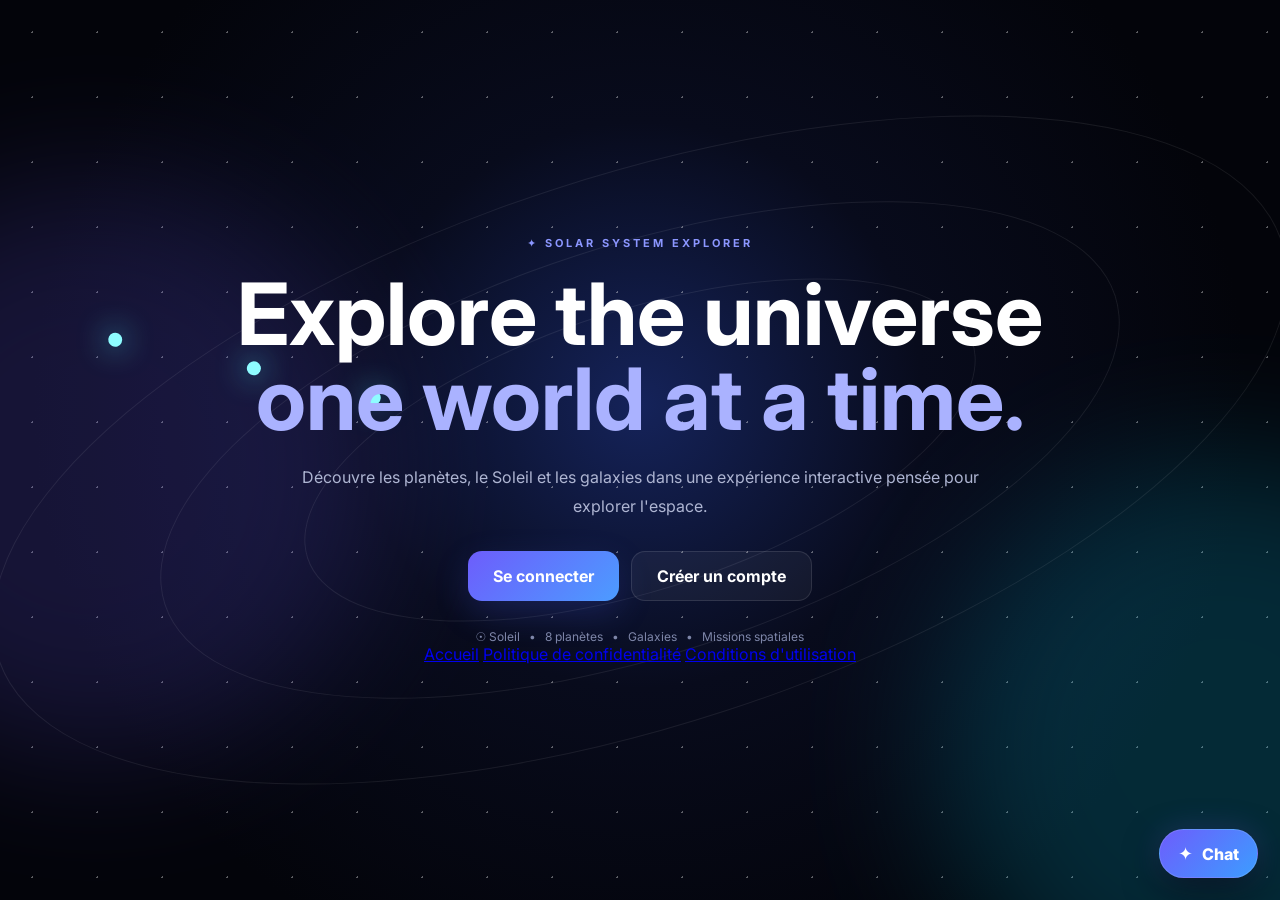
==== commit 8bbe866d: "Add files via upload" ====
--- a/index.html
+++ b/index.html
@@ -16,6 +16,11 @@
     <p>Découvre les planètes, le Soleil et les galaxies dans une expérience interactive pensée pour explorer l'espace.</p>
     <div class="actions"><button class="primary" id="loginBtn">Se connecter</button><button class="secondary" id="registerBtn">Créer un compte</button></div>
     <div class="quick">☉ Soleil &nbsp; • &nbsp; 8 planètes &nbsp; • &nbsp; Galaxies &nbsp; • &nbsp; Missions spatiales</div>
+    <div class="legal-links landing-legal">
+      <a href="/home">Accueil</a>
+      <a href="/privacy-policy">Politique de confidentialité</a>
+      <a href="/terms-of-use">Conditions d'utilisation</a>
+    </div>
   </main>
 </div>
 
@@ -102,6 +107,11 @@
       </div>
 
       <div class="welcome-source"><span>Sources & images</span><a href="https://science.nasa.gov/solar-system/" target="_blank" rel="noopener">NASA · Solar System Exploration →</a><a href="https://www.jpl.nasa.gov/images/" target="_blank" rel="noopener">NASA JPL · Image Gallery →</a></div>
+      <footer class="legal-footer">
+        <a href="/home">Accueil</a>
+        <a href="/privacy-policy">Politique de confidentialité</a>
+        <a href="/terms-of-use">Conditions d'utilisation</a>
+      </footer>
     </section>
 
     <section id="planets" class="section planets-experience">
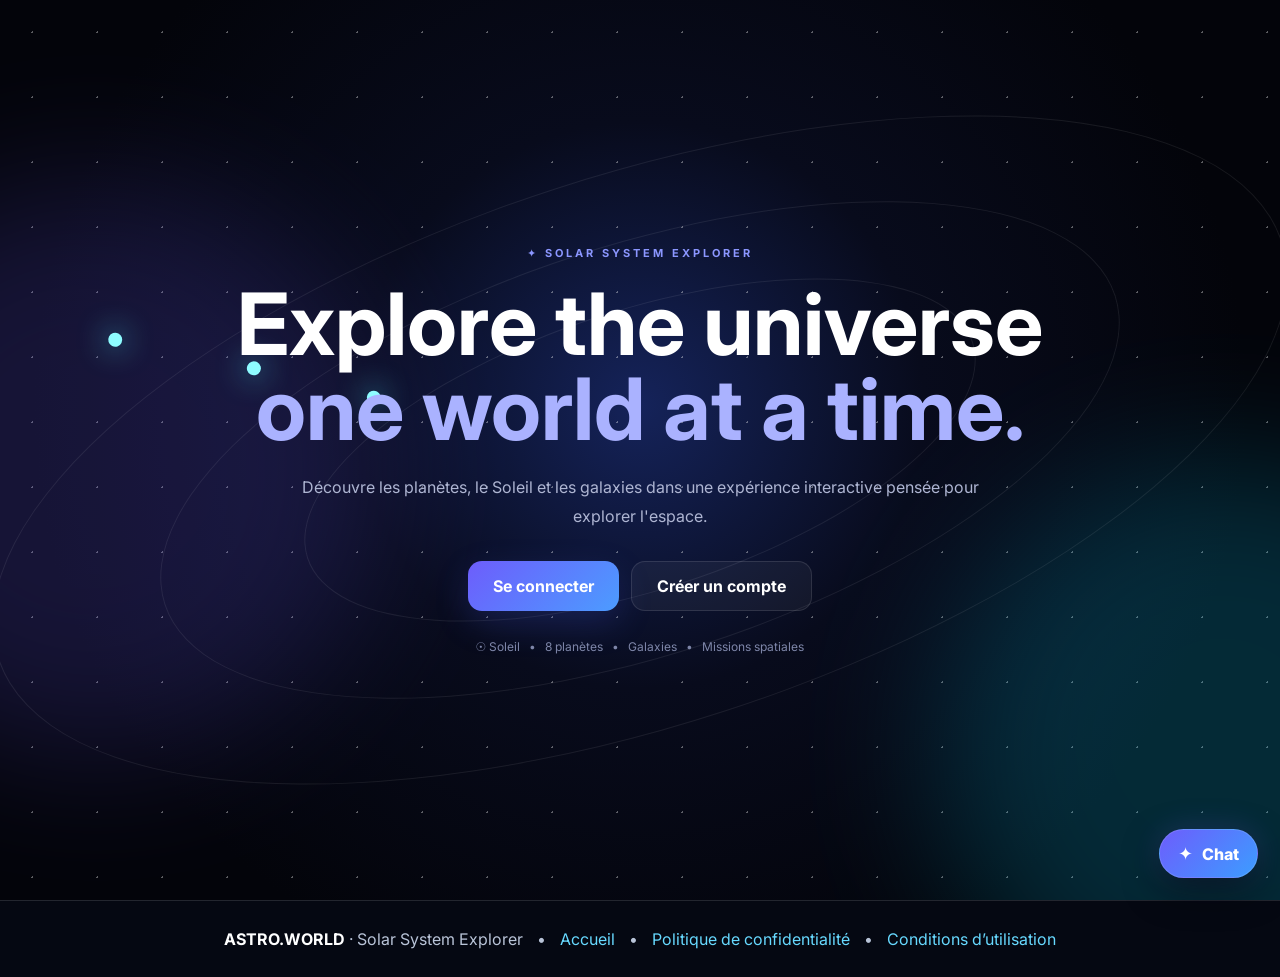
==== commit fcf7bf7f: "Add files via upload" ====
--- a/index.html
+++ b/index.html
@@ -16,11 +16,6 @@
     <p>Découvre les planètes, le Soleil et les galaxies dans une expérience interactive pensée pour explorer l'espace.</p>
     <div class="actions"><button class="primary" id="loginBtn">Se connecter</button><button class="secondary" id="registerBtn">Créer un compte</button></div>
     <div class="quick">☉ Soleil &nbsp; • &nbsp; 8 planètes &nbsp; • &nbsp; Galaxies &nbsp; • &nbsp; Missions spatiales</div>
-    <div class="legal-links landing-legal">
-      <a href="/home">Accueil</a>
-      <a href="/privacy-policy">Politique de confidentialité</a>
-      <a href="/terms-of-use">Conditions d'utilisation</a>
-    </div>
   </main>
 </div>
 
@@ -107,11 +102,6 @@
       </div>
 
       <div class="welcome-source"><span>Sources & images</span><a href="https://science.nasa.gov/solar-system/" target="_blank" rel="noopener">NASA · Solar System Exploration →</a><a href="https://www.jpl.nasa.gov/images/" target="_blank" rel="noopener">NASA JPL · Image Gallery →</a></div>
-      <footer class="legal-footer">
-        <a href="/home">Accueil</a>
-        <a href="/privacy-policy">Politique de confidentialité</a>
-        <a href="/terms-of-use">Conditions d'utilisation</a>
-      </footer>
     </section>
 
     <section id="planets" class="section planets-experience">
@@ -381,4 +371,16 @@
  if('SpeechRecognition' in window || 'webkitSpeechRecognition' in window){const R=window.SpeechRecognition||window.webkitSpeechRecognition; const r=new R();r.lang='fr-FR';r.interimResults=false;r.onstart=()=>status.textContent='Je vous écoute…';r.onresult=e=>{input.value=e.results[0][0].transcript;status.textContent='';};r.onerror=()=>status.textContent='Micro non disponible.';r.onend=()=>{if(status.textContent==='Je vous écoute…')status.textContent='';};mic.addEventListener('click',()=>r.start());} else {mic.addEventListener('click',()=>{status.textContent='La reconnaissance vocale n’est pas prise en charge par ce navigateur.';});}
 })();
 </script>
+<footer class="site-legal-footer" style="padding:28px 24px;text-align:center;border-top:1px solid rgba(255,255,255,.12);background:#050812;color:#b9c4d8;position:relative;z-index:20">
+  <div style="max-width:1100px;margin:auto">
+    <strong style="color:#fff">ASTRO.WORLD</strong> · Solar System Explorer
+    <span style="margin:0 10px">•</span>
+    <a href="/home" style="color:#67d9ff;text-decoration:none">Accueil</a>
+    <span style="margin:0 10px">•</span>
+    <a href="/privacy-policy" style="color:#67d9ff;text-decoration:none">Politique de confidentialité</a>
+    <span style="margin:0 10px">•</span>
+    <a href="/terms-of-use" style="color:#67d9ff;text-decoration:none">Conditions d’utilisation</a>
+  </div>
+</footer>
+
 </body></html>
